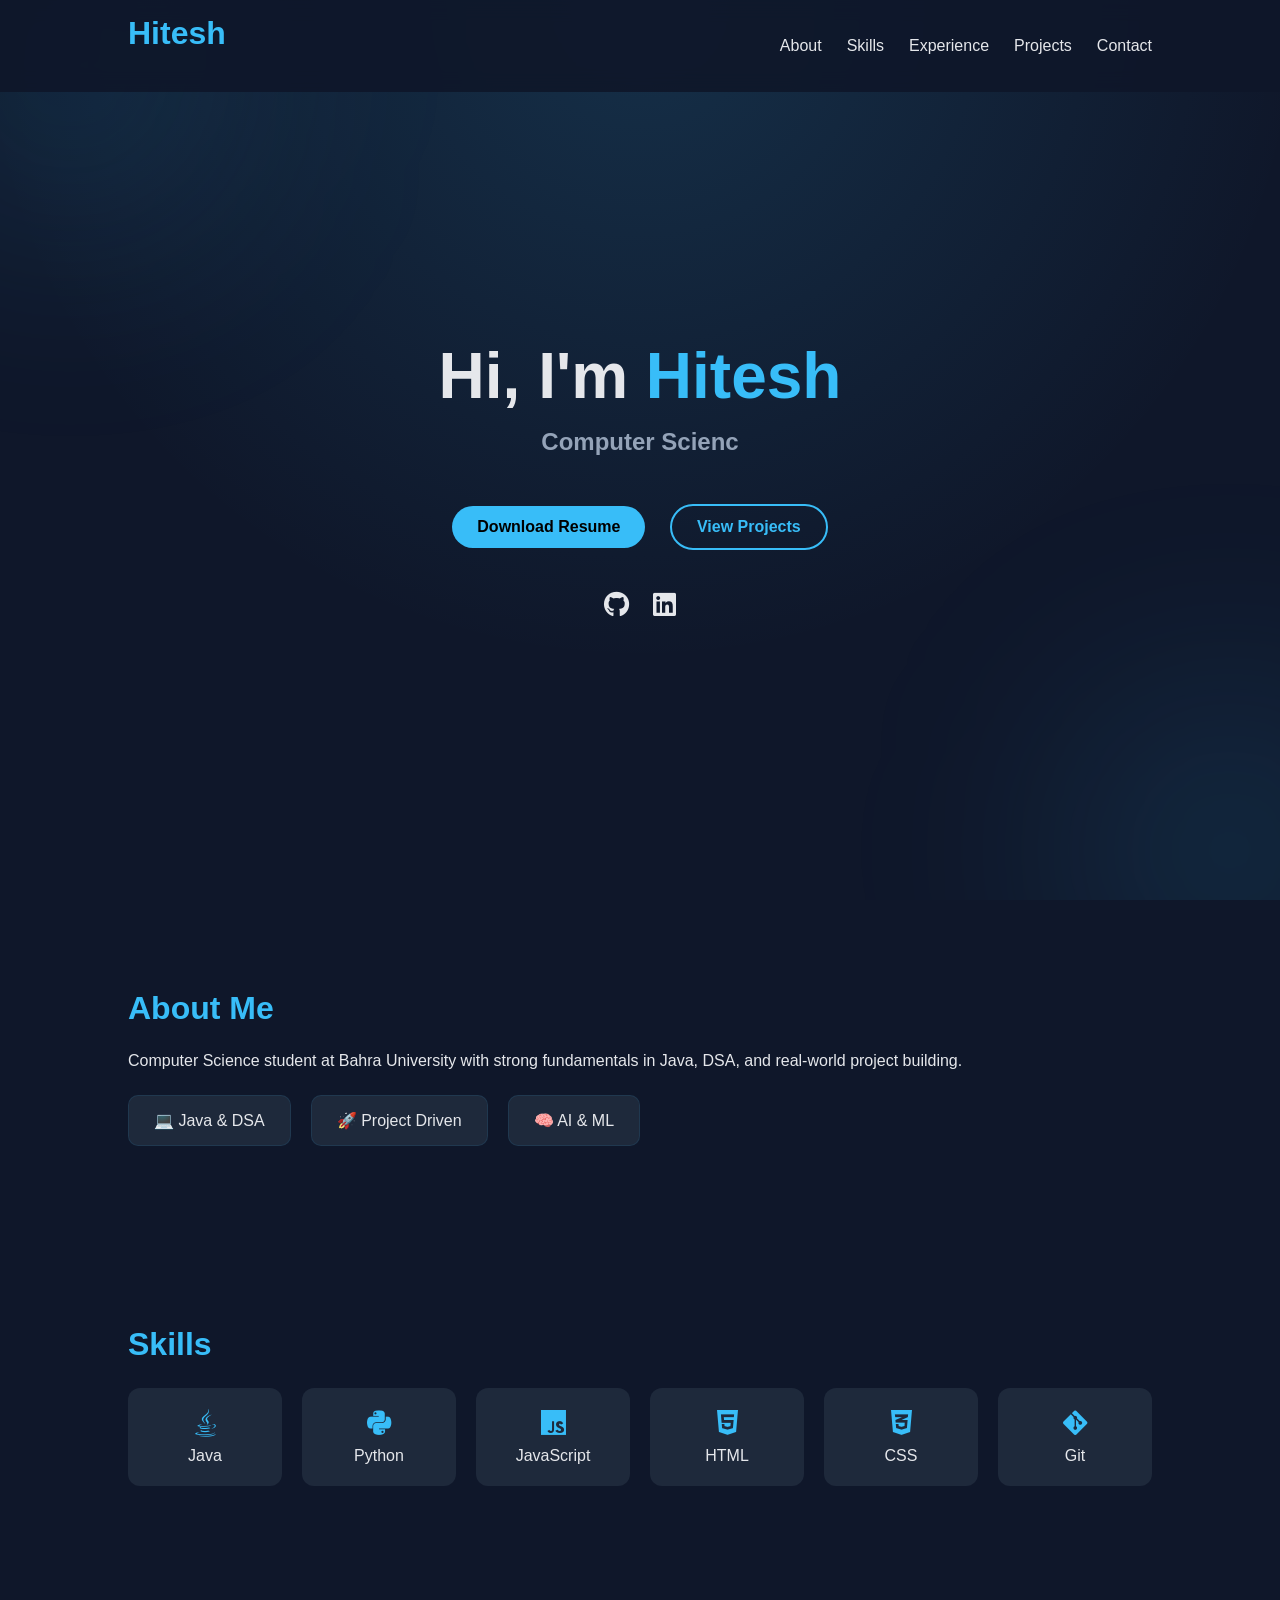
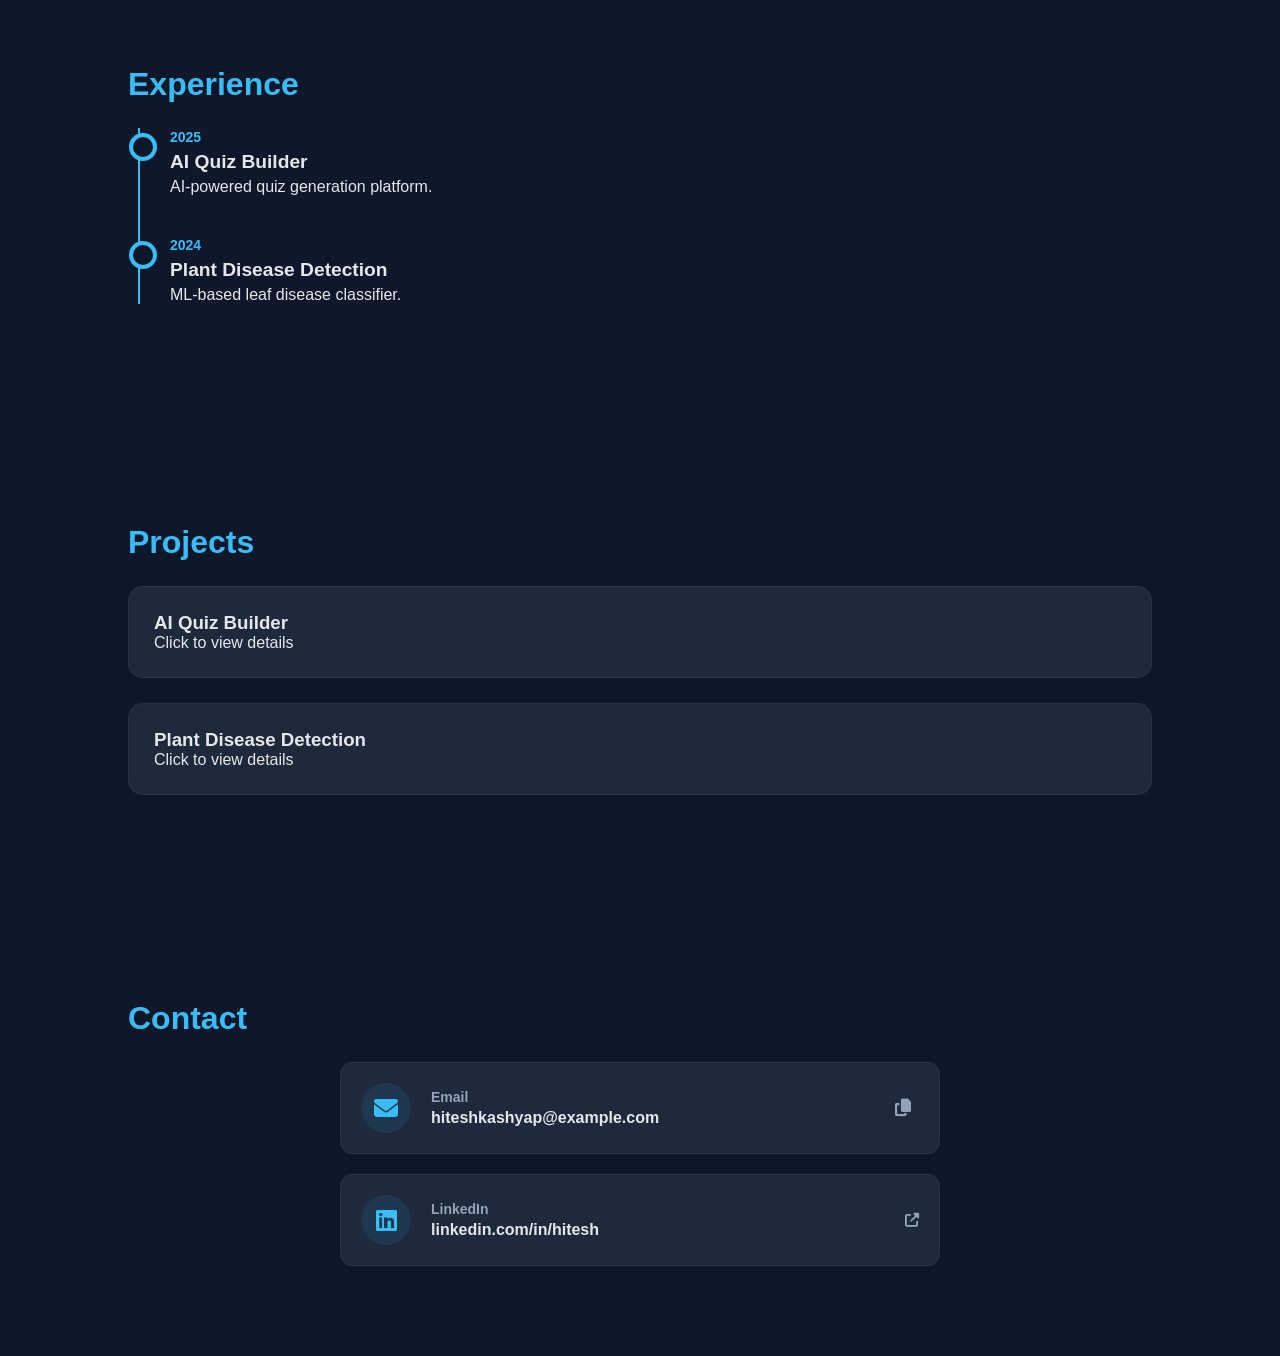
==== index.html @ 818b7936 "initial commit - working model of website" ====
<!DOCTYPE html>
<html lang="en">
<head>
  <meta charset="UTF-8" />
  <meta name="viewport" content="width=device-width, initial-scale=1.0"/>
  <title>Hitesh | Portfolio</title>
  <link rel="stylesheet" href="https://cdnjs.cloudflare.com/ajax/libs/font-awesome/6.5.0/css/all.min.css"/>
  <link rel="stylesheet" href="style.css">
</head>
<body>

<nav class="navbar">
  <h2 class="logo">Hitesh</h2>

  <div class="menu-icon" id="menuIcon">
    <span></span><span></span><span></span>
  </div>

  <ul id="navLinks">
    <li><a href="#about">About</a></li>
    <li><a href="#skills">Skills</a></li>
    <li><a href="#experience">Experience</a></li>
    <li><a href="#projects">Projects</a></li>
    <li><a href="#contact">Contact</a></li>
  </ul>
</nav>

<header class="hero">
  <div class="hero-inner" id="heroInner">
    <h1>Hi, I'm <span>Hitesh</span></h1>
    <h3 id="typing"></h3>

    <div class="hero-buttons">
      <a href="assets/resume.pdf" download class="btn">Download Resume</a>
      <a href="#projects" class="btn outline">View Projects</a>
    </div>

    <div class="socials">
      <a href="https://github.com/Hiteshkashyap04"><i class="fab fa-github"></i></a>
      <a href="https://www.linkedin.com/in/hitesh-kashyap04/"><i class="fab fa-linkedin"></i></a>
    </div>
  </div>
</header>

<section id="about">
  <h2>About Me</h2>
  <p>
    Computer Science student at Bahra University with strong fundamentals in
    Java, DSA, and real-world project building.
  </p>

  <div class="highlights">
    <div>💻 Java & DSA</div>
    <div>🚀 Project Driven</div>
    <div>🧠 AI & ML</div>
  </div>
</section>

<section id="skills">
  <h2>Skills</h2>
  <div class="skills-grid">
    <div><i class="fab fa-java"></i><span>Java</span></div>
    <div><i class="fab fa-python"></i><span>Python</span></div>
    <div><i class="fab fa-js"></i><span>JavaScript</span></div>
    <div><i class="fab fa-html5"></i><span>HTML</span></div>
    <div><i class="fab fa-css3-alt"></i><span>CSS</span></div>
    <div><i class="fab fa-git-alt"></i><span>Git</span></div>
  </div>
</section>

<section id="experience">
  <h2>Experience</h2>
  <div class="timeline">
    <div class="timeline-item">
      <span>2025</span>
      <h3>AI Quiz Builder</h3>
      <p>AI-powered quiz generation platform.</p>
    </div>
    <div class="timeline-item">
      <span>2024</span>
      <h3>Plant Disease Detection</h3>
      <p>ML-based leaf disease classifier.</p>
    </div>
  </div>
</section>

<section id="projects">
  <h2>Projects</h2>

  <div class="project-card" id="project-quiz">
    <h3>AI Quiz Builder</h3>
    <p>Click to view details</p>
  </div>

  <div class="project-card" id="project-plant">
    <h3>Plant Disease Detection</h3>
    <p>Click to view details</p>
  </div>
</section>

<section id="contact">
  <h2>Contact</h2>
  <div class="contact-wrapper">
    
    <div class="contact-card">
      <div class="icon"><i class="fas fa-envelope"></i></div>
      <div class="info">
        <h3>Email</h3>
        <p id="emailText">hiteshkashyap@example.com</p>
      </div>
      <button class="copy-btn" id="copyBtn" title="Copy Email">
        <i class="fas fa-copy"></i>
      </button>
    </div>

    <a href="https://www.linkedin.com/in/hitesh-kashyap04/" target="_blank" class="contact-card link">
      <div class="icon"><i class="fab fa-linkedin"></i></div>
      <div class="info">
        <h3>LinkedIn</h3>
        <p>linkedin.com/in/hitesh</p>
      </div>
      <div class="arrow"><i class="fas fa-external-link-alt"></i></div>
    </a>

  </div>
</section>

<div class="modal" id="projectModal">
  <div class="modal-content" id="modalContent">
    <span class="close" id="closeBtn">×</span>
    <h3 id="modalTitle"></h3>
    <p id="modalDesc"></p>
  </div>
</div>

<script src="script.js"></script>
</body>
</html>
---- style.css ----
/* RESET */
* {
  margin: 0;
  padding: 0;
  box-sizing: border-box;
  font-family: "Segoe UI", sans-serif;
}

html {
  scroll-behavior: smooth;
}

body {
  background: #0f172a;
  color: #e5e7eb;
  overflow-x: hidden;
  position: relative; /* Needed for parallax */
}

/* ================= NAVBAR ================= */
.navbar {
  position: fixed;
  top: 0;
  width: 100%;
  padding: 15px 10%;
  display: flex;
  justify-content: space-between;
  align-items: center;
  background: rgba(15, 23, 42, 0.9);
  backdrop-filter: blur(10px);
  z-index: 100;
}

.navbar ul {
  display: flex;
  list-style: none;
}

.navbar li {
  margin-left: 25px;
}

.navbar a {
  text-decoration: none;
  color: #e5e7eb;
  transition: 0.3s;
}

.navbar a:hover {
  color: #38bdf8;
}

/* ================= HERO ================= */
.hero {
  min-height: 100vh;
  padding: 140px 10% 80px;
  position: relative;
  overflow: hidden;
  text-align: center;
  background: radial-gradient(
    circle at top,
    rgba(56,189,248,0.15),
    transparent 60%
  );
  display: flex;
  flex-direction: column;
  justify-content: center;
}

.hero-inner {
  transition: transform 0.1s ease-out; /* Smoother parallax */
  will-change: transform;
  z-index: 2;
}

.hero span {
  color: #38bdf8;
}

.hero h1 {
  font-size: clamp(2.5rem, 5vw, 4rem);
  font-weight: 700;
}

.hero h3 {
  margin-top: 15px;
  font-size: clamp(1.1rem, 2.5vw, 1.5rem);
  color: #94a3b8;
  min-height: 1.5em;
}

.hero-buttons {
  margin-top: 30px;
}

/* Floating glow */
.hero::before,
.hero::after {
  content: "";
  position: absolute;
  width: 300px;
  height: 300px;
  background: rgba(56,189,248,0.15);
  filter: blur(120px);
  border-radius: 50%;
  animation: float 12s infinite ease-in-out;
  z-index: 1;
}

.hero::before {
  top: -80px;
  left: -80px;
}

.hero::after {
  bottom: -100px;
  right: -100px;
  animation-delay: 4s;
}

@keyframes float {
  0% { transform: translateY(0); }
  50% { transform: translateY(-40px); }
  100% { transform: translateY(0); }
}

/* ================= BUTTONS ================= */
.btn {
  padding: 12px 25px;
  margin: 10px;
  border-radius: 30px;
  text-decoration: none;
  background: #38bdf8;
  color: #000;
  display: inline-block;
  transition: 0.3s;
  font-weight: 600;
}

.btn.outline {
  background: transparent;
  border: 2px solid #38bdf8;
  color: #38bdf8;
}

.btn:hover {
  transform: translateY(-3px);
  box-shadow: 0 0 20px rgba(56, 189, 248, 0.4);
}

/* ================= SOCIALS ================= */
.socials {
  margin-top: 30px;
}

.socials a {
  font-size: 26px;
  margin: 0 10px;
  color: #e5e7eb;
  transition: 0.3s;
}

.socials a:hover {
  color: #38bdf8;
  transform: scale(1.1);
}

/* ================= SECTIONS ================= */
section {
  padding: 90px 10%;
  opacity: 0;
  transform: translateY(60px);
  transition: opacity 0.8s ease-out, transform 0.8s ease-out;
  will-change: opacity, transform;
}

section.show {
  opacity: 1;
  transform: translateY(0);
}

h2 {
  margin-bottom: 25px;
  color: #38bdf8;
  font-size: 2rem;
}

/* ================= ABOUT ================= */
.highlights {
  display: flex;
  gap: 20px;
  margin-top: 25px;
  flex-wrap: wrap;
}

.highlights div {
  background: #1e293b;
  padding: 15px 25px;
  border-radius: 10px;
  border: 1px solid rgba(56,189,248,0.1);
}

/* ================= SKILLS ================= */
.skills-grid {
  display: grid;
  grid-template-columns: repeat(auto-fit, minmax(140px, 1fr));
  gap: 20px;
}

.skills-grid div {
  background: #1e293b;
  padding: 20px;
  border-radius: 12px;
  text-align: center;
  transition: 0.3s;
  border: 1px solid transparent;
}

.skills-grid i {
  font-size: 28px;
  color: #38bdf8;
  margin-bottom: 10px;
  display: block;
}

.skills-grid div:hover {
  transform: translateY(-6px);
  border-color: #38bdf8;
  background: #0f172a;
}

/* ================= PROJECTS ================= */
.project-card {
  background: #1e293b;
  padding: 25px;
  border-radius: 15px;
  margin-bottom: 25px;
  transition: 0.3s;
  cursor: pointer;
  border: 1px solid rgba(255,255,255,0.05);
}

.project-card:hover {
  transform: translateY(-8px);
  box-shadow: 0 15px 30px rgba(56,189,248,0.15);
  border-color: rgba(56,189,248,0.3);
}

/* ================= TIMELINE ================= */
.timeline {
  border-left: 2px solid #38bdf8;
  padding-left: 30px;
  margin-left: 10px;
}

.timeline-item {
  margin-bottom: 40px;
  position: relative;
}

.timeline-item::before {
  content: "";
  position: absolute;
  left: -41px;
  top: 5px;
  width: 20px;
  height: 20px;
  background: #0f172a;
  border: 4px solid #38bdf8;
  border-radius: 50%;
}

.timeline-item span {
  font-size: 14px;
  color: #38bdf8;
  font-weight: 600;
}

.timeline-item h3 {
  margin: 5px 0;
  font-size: 1.2rem;
}

/* ================= MODAL ================= */
.modal {
  position: fixed;
  inset: 0;
  background: rgba(0,0,0,0.8);
  display: none;
  align-items: center;
  justify-content: center;
  z-index: 9999;
  backdrop-filter: blur(5px);
}

.modal-content {
  background: #1e293b;
  padding: 40px;
  border-radius: 16px;
  max-width: 500px;
  width: 90%;
  position: relative;
  box-shadow: 0 25px 50px -12px rgba(0, 0, 0, 0.5);
  animation: scaleIn 0.3s ease forwards;
  border: 1px solid #38bdf8;
}

@keyframes scaleIn {
  from { opacity: 0; transform: scale(0.9); }
  to { opacity: 1; transform: scale(1); }
}

.close {
  position: absolute;
  top: 15px;
  right: 20px;
  font-size: 30px;
  cursor: pointer;
  color: #94a3b8;
  line-height: 1;
  transition: 0.3s;
}

.close:hover {
  color: #38bdf8;
}

/* ================= MOBILE ================= */
.menu-icon {
  display: none;
  flex-direction: column;
  cursor: pointer;
}

.menu-icon span {
  height: 3px;
  width: 25px;
  background: #e5e7eb;
  margin: 4px 0;
  transition: 0.3s;
}

@media (max-width: 768px) {
  .navbar {
    padding: 15px 6%;
  }

  .menu-icon {
    display: flex;
  }

  .navbar ul {
    position: absolute;
    top: 70px;
    right: 6%;
    background: #1e293b;
    flex-direction: column;
    width: 220px;
    border-radius: 10px;
    padding: 20px;
    display: none;
    box-shadow: 0 10px 30px rgba(0,0,0,0.5);
    border: 1px solid rgba(255,255,255,0.1);
  }

  .navbar ul.show {
    display: flex;
  }

  .navbar li {
    margin: 15px 0;
    margin-left: 0;
    text-align: center;
  }

  section {
    padding: 70px 6%;
  }

  .hero-buttons {
    display: flex;
    flex-direction: column;
    align-items: center;
    gap: 15px;
  }

  .btn {
    width: 100%;
    max-width: 280px;
    margin: 0;
  }

  .highlights {
    flex-direction: column;
  }

  .skills-grid {
    grid-template-columns: repeat(2, 1fr);
  }
}

/* Scroll Lock Helper */
body.modal-open {
  overflow: hidden;
}

/* ================= CONTACT ================= */
.contact-wrapper {
  display: flex;
  flex-direction: column;
  align-items: center;
  gap: 20px;
  max-width: 600px;
  margin: 0 auto;
}

.contact-card {
  background: #1e293b;
  width: 100%;
  padding: 20px;
  border-radius: 12px;
  display: flex;
  align-items: center;
  gap: 20px;
  border: 1px solid rgba(255,255,255,0.05);
  transition: 0.3s;
  text-decoration: none; /* For the anchor tag version */
  color: inherit;
  position: relative;
}

.contact-card:hover {
  border-color: #38bdf8;
  transform: translateY(-3px);
  box-shadow: 0 10px 20px rgba(0,0,0,0.2);
}

.contact-card .icon {
  font-size: 24px;
  color: #38bdf8;
  background: rgba(56,189,248,0.1);
  width: 50px;
  height: 50px;
  border-radius: 50%;
  display: flex;
  align-items: center;
  justify-content: center;
}

.contact-card .info {
  flex-grow: 1;
}

.contact-card .info h3 {
  font-size: 14px;
  color: #94a3b8;
  margin-bottom: 4px;
}

.contact-card .info p {
  font-size: 16px;
  font-weight: 600;
  color: #e5e7eb;
  word-break: break-all;
}

/* Copy Button Styling */
.copy-btn {
  background: transparent;
  border: none;
  color: #94a3b8;
  cursor: pointer;
  font-size: 18px;
  padding: 8px;
  border-radius: 6px;
  transition: 0.2s;
}

.copy-btn:hover {
  background: rgba(255,255,255,0.1);
  color: #38bdf8;
}

.arrow {
  color: #94a3b8;
  font-size: 14px;
}

/* Success State for Copy */
.copy-btn.copied {
  color: #4ade80; /* Green color */
}
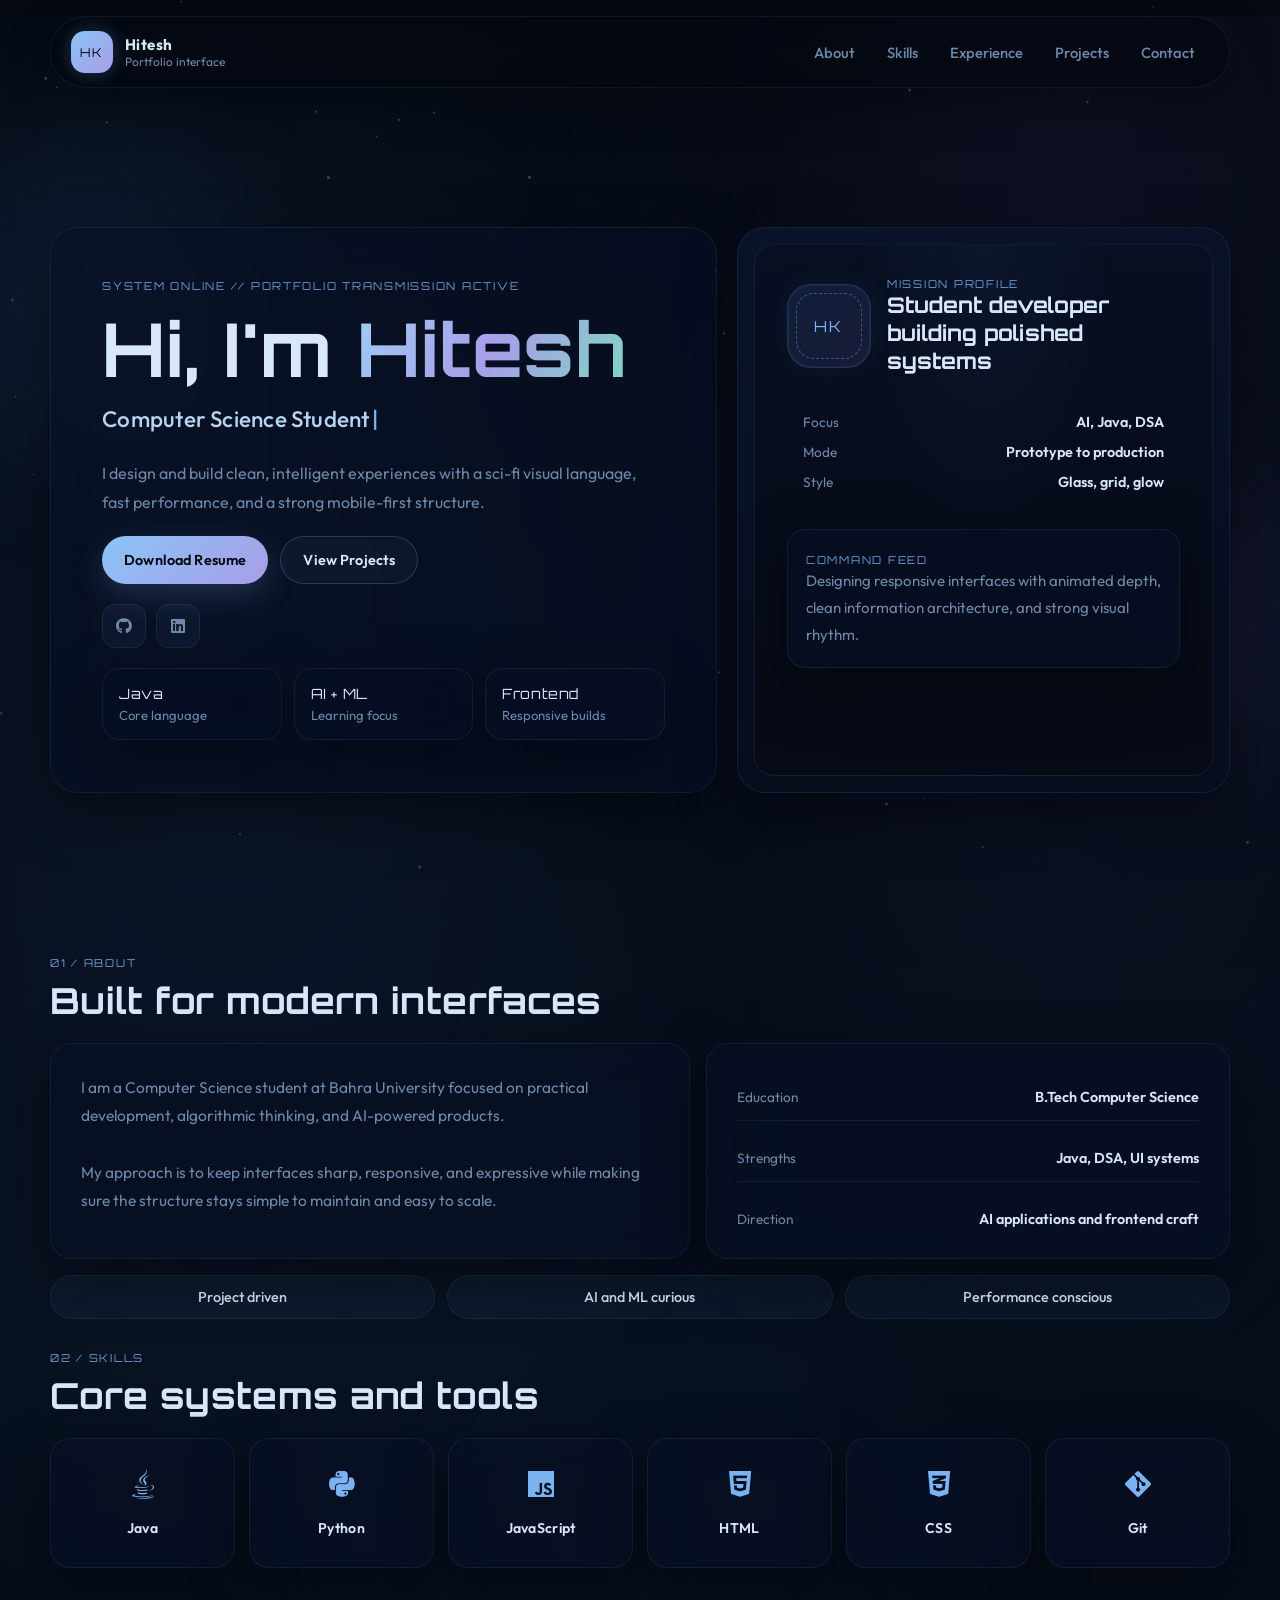
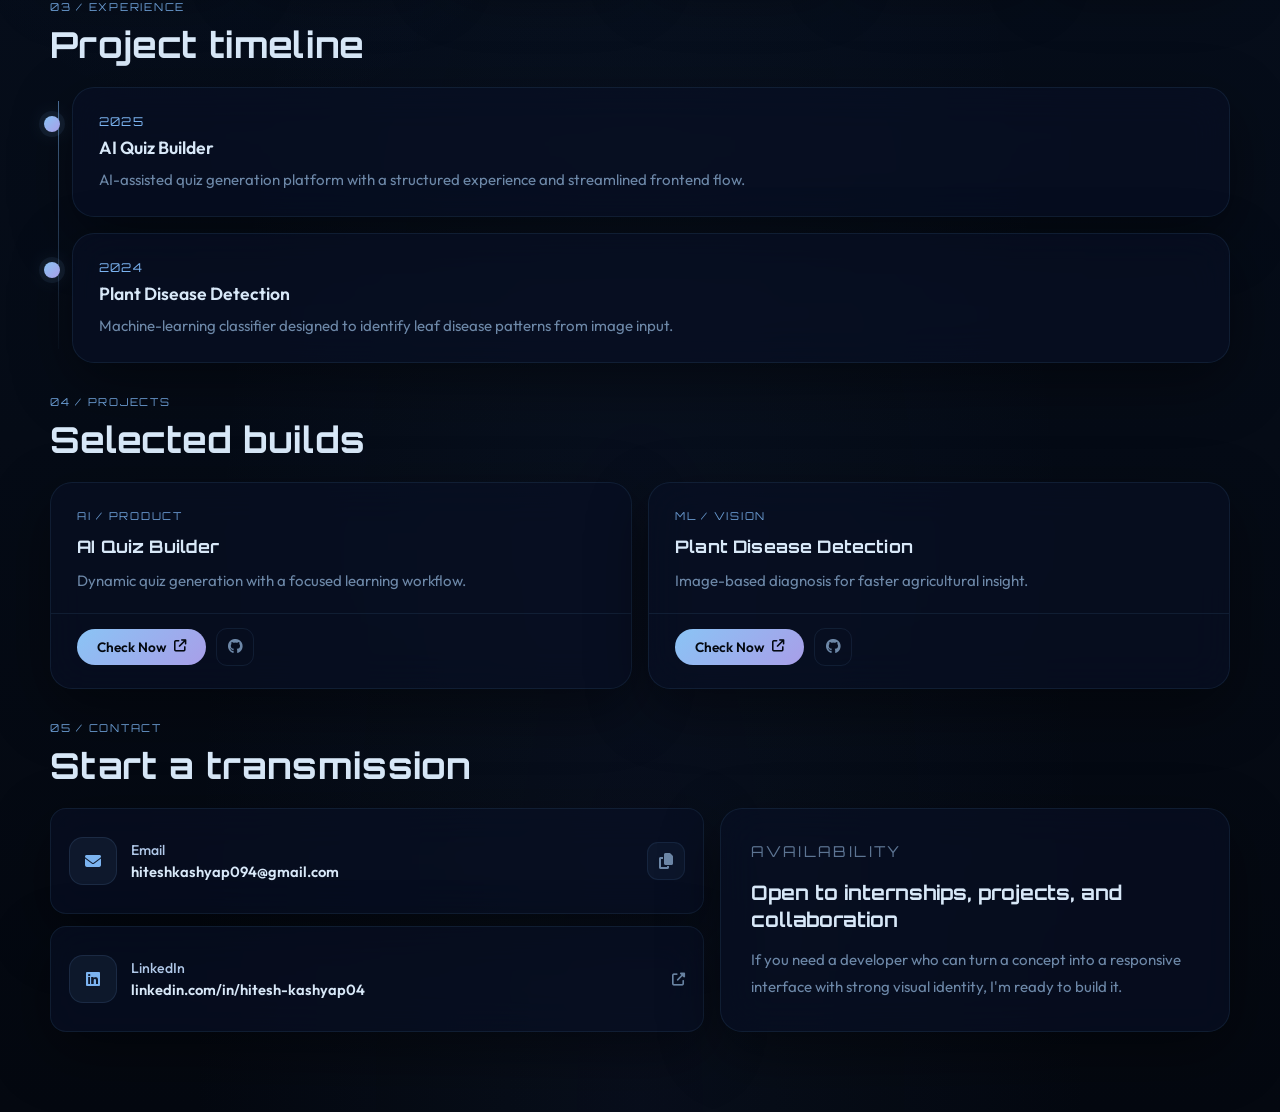
==== commit 0db6055a: "Final polishing" ====
--- a/index.html
+++ b/index.html
@@ -3,136 +3,243 @@
 <head>
   <meta charset="UTF-8" />
   <meta name="viewport" content="width=device-width, initial-scale=1.0"/>
-  <title>Hitesh | Portfolio</title>
+  <title>Hitesh Kashyap | Portfolio</title>
+  <meta name="description" content="Hitesh Kashyap — Computer Science student building Java, AI/ML, and frontend projects.">
+  <meta name="theme-color" content="#040810">
+  <meta name="color-scheme" content="dark">
+  <meta property="og:title" content="Hitesh Kashyap | Portfolio">
+  <meta property="og:description" content="Student developer building polished systems with Java, AI/ML, and responsive frontend.">
+  <meta property="og:type" content="website">
+  <link rel="preconnect" href="https://fonts.googleapis.com">
+  <link rel="preconnect" href="https://fonts.gstatic.com" crossorigin>
+  <link href="https://fonts.googleapis.com/css2?family=Outfit:wght@300;400;500;600;700&family=Orbitron:wght@500;600;700;800&display=swap" rel="stylesheet">
   <link rel="stylesheet" href="https://cdnjs.cloudflare.com/ajax/libs/font-awesome/6.5.0/css/all.min.css"/>
   <link rel="stylesheet" href="style.css">
 </head>
 <body>
-
-<nav class="navbar">
-  <h2 class="logo">Hitesh</h2>
-
-  <div class="menu-icon" id="menuIcon">
-    <span></span><span></span><span></span>
-  </div>
-
-  <ul id="navLinks">
-    <li><a href="#about">About</a></li>
-    <li><a href="#skills">Skills</a></li>
-    <li><a href="#experience">Experience</a></li>
-    <li><a href="#projects">Projects</a></li>
-    <li><a href="#contact">Contact</a></li>
-  </ul>
-</nav>
-
-<header class="hero">
-  <div class="hero-inner" id="heroInner">
-    <h1>Hi, I'm <span>Hitesh</span></h1>
-    <h3 id="typing"></h3>
-
-    <div class="hero-buttons">
-      <a href="assets/resume.pdf" download class="btn">Download Resume</a>
-      <a href="#projects" class="btn outline">View Projects</a>
+  <canvas id="particleCanvas" aria-hidden="true"></canvas>
+  <div class="background-orb orb-one" aria-hidden="true"></div>
+  <div class="background-orb orb-two" aria-hidden="true"></div>
+
+  <nav class="navbar">
+    <a class="brand" href="#top" aria-label="Hitesh Kashyap home">
+      <span class="brand-mark">HK</span>
+      <span class="brand-copy">
+        <strong>Hitesh</strong>
+        <small>Portfolio interface</small>
+      </span>
+    </a>
+
+    <div class="menu-icon" id="menuIcon" aria-label="Toggle navigation" role="button" tabindex="0">
+      <span></span><span></span><span></span>
     </div>
 
-    <div class="socials">
-      <a href="https://github.com/Hiteshkashyap04"><i class="fab fa-github"></i></a>
-      <a href="https://www.linkedin.com/in/hitesh-kashyap04/"><i class="fab fa-linkedin"></i></a>
+    <ul id="navLinks">
+      <li><a href="#about">About</a></li>
+      <li><a href="#skills">Skills</a></li>
+      <li><a href="#experience">Experience</a></li>
+      <li><a href="#projects">Projects</a></li>
+      <li><a href="#contact">Contact</a></li>
+    </ul>
+  </nav>
+
+  <header class="hero" id="top">
+    <div class="hero-inner" id="heroInner">
+      <div class="hero-copy">
+        <p class="eyebrow">System online // portfolio transmission active</p>
+        <h1>Hi, I'm <span>Hitesh</span></h1>
+        <h2 id="typing" aria-live="polite"></h2>
+        <p class="hero-lead">
+          I design and build clean, intelligent experiences with a sci-fi visual language, fast performance, and a strong mobile-first structure.
+        </p>
+
+        <div class="hero-actions">
+          <a href="assets/resume.pdf" download class="btn primary">Download Resume</a>
+          <a href="#projects" class="btn secondary">View Projects</a>
+        </div>
+
+        <div class="socials" aria-label="Social links">
+          <a href="https://github.com/Hiteshkashyap04" target="_blank" rel="noreferrer" aria-label="GitHub"><i class="fab fa-github"></i></a>
+          <a href="https://www.linkedin.com/in/hitesh-kashyap04/" target="_blank" rel="noreferrer" aria-label="LinkedIn"><i class="fab fa-linkedin"></i></a>
+        </div>
+
+        <div class="hero-stats">
+          <div class="stat-card">
+            <span class="stat-value">Java</span>
+            <span class="stat-label">Core language</span>
+          </div>
+          <div class="stat-card">
+            <span class="stat-value">AI + ML</span>
+            <span class="stat-label">Learning focus</span>
+          </div>
+          <div class="stat-card">
+            <span class="stat-value">Frontend</span>
+            <span class="stat-label">Responsive builds</span>
+          </div>
+        </div>
+      </div>
+
+      <aside class="hero-panel" aria-label="Portfolio overview">
+        <div class="panel-shell">
+          <div class="panel-top">
+            <div class="scan-ring">
+              <span>HK</span>
+            </div>
+            <div>
+              <p class="panel-kicker">Mission profile</p>
+              <h3>Student developer building polished systems</h3>
+            </div>
+          </div>
+
+          <div class="panel-data">
+            <div>
+              <span>Focus</span>
+              <strong>AI, Java, DSA</strong>
+            </div>
+            <div>
+              <span>Mode</span>
+              <strong>Prototype to production</strong>
+            </div>
+            <div>
+              <span>Style</span>
+              <strong>Glass, grid, glow</strong>
+            </div>
+          </div>
+
+          <div class="terminal-box">
+            <span class="terminal-label">Command feed</span>
+            <p>Designing responsive interfaces with animated depth, clean information architecture, and strong visual rhythm.</p>
+          </div>
+        </div>
+      </aside>
     </div>
-  </div>
-</header>
-
-<section id="about">
-  <h2>About Me</h2>
-  <p>
-    Computer Science student at Bahra University with strong fundamentals in
-    Java, DSA, and real-world project building.
-  </p>
-
-  <div class="highlights">
-    <div>💻 Java & DSA</div>
-    <div>🚀 Project Driven</div>
-    <div>🧠 AI & ML</div>
-  </div>
-</section>
-
-<section id="skills">
-  <h2>Skills</h2>
-  <div class="skills-grid">
-    <div><i class="fab fa-java"></i><span>Java</span></div>
-    <div><i class="fab fa-python"></i><span>Python</span></div>
-    <div><i class="fab fa-js"></i><span>JavaScript</span></div>
-    <div><i class="fab fa-html5"></i><span>HTML</span></div>
-    <div><i class="fab fa-css3-alt"></i><span>CSS</span></div>
-    <div><i class="fab fa-git-alt"></i><span>Git</span></div>
-  </div>
-</section>
-
-<section id="experience">
-  <h2>Experience</h2>
-  <div class="timeline">
-    <div class="timeline-item">
-      <span>2025</span>
-      <h3>AI Quiz Builder</h3>
-      <p>AI-powered quiz generation platform.</p>
-    </div>
-    <div class="timeline-item">
-      <span>2024</span>
-      <h3>Plant Disease Detection</h3>
-      <p>ML-based leaf disease classifier.</p>
-    </div>
-  </div>
-</section>
-
-<section id="projects">
-  <h2>Projects</h2>
-
-  <div class="project-card" id="project-quiz">
-    <h3>AI Quiz Builder</h3>
-    <p>Click to view details</p>
-  </div>
-
-  <div class="project-card" id="project-plant">
-    <h3>Plant Disease Detection</h3>
-    <p>Click to view details</p>
-  </div>
-</section>
-
-<section id="contact">
-  <h2>Contact</h2>
-  <div class="contact-wrapper">
-    
-    <div class="contact-card">
-      <div class="icon"><i class="fas fa-envelope"></i></div>
-      <div class="info">
-        <h3>Email</h3>
-        <p id="emailText">hiteshkashyap@example.com</p>
-      </div>
-      <button class="copy-btn" id="copyBtn" title="Copy Email">
-        <i class="fas fa-copy"></i>
-      </button>
-    </div>
-
-    <a href="https://www.linkedin.com/in/hitesh-kashyap04/" target="_blank" class="contact-card link">
-      <div class="icon"><i class="fab fa-linkedin"></i></div>
-      <div class="info">
-        <h3>LinkedIn</h3>
-        <p>linkedin.com/in/hitesh</p>
-      </div>
-      <div class="arrow"><i class="fas fa-external-link-alt"></i></div>
-    </a>
-
-  </div>
-</section>
-
-<div class="modal" id="projectModal">
-  <div class="modal-content" id="modalContent">
-    <span class="close" id="closeBtn">×</span>
-    <h3 id="modalTitle"></h3>
-    <p id="modalDesc"></p>
-  </div>
-</div>
-
-<script src="script.js"></script>
+  </header>
+
+  <main>
+    <section id="about" class="reveal-section">
+      <div class="section-heading">
+        <p class="section-kicker">01 / About</p>
+        <h2>Built for modern interfaces</h2>
+      </div>
+
+      <div class="section-grid about-grid">
+        <div class="content-panel">
+          <p>
+            I am a Computer Science student at Bahra University focused on practical development, algorithmic thinking, and AI-powered products.
+          </p>
+          <p>
+            My approach is to keep interfaces sharp, responsive, and expressive while making sure the structure stays simple to maintain and easy to scale.
+          </p>
+        </div>
+
+        <div class="data-panel">
+          <div class="data-row">
+            <span>Education</span>
+            <strong>B.Tech Computer Science</strong>
+          </div>
+          <div class="data-row">
+            <span>Strengths</span>
+            <strong>Java, DSA, UI systems</strong>
+          </div>
+          <div class="data-row">
+            <span>Direction</span>
+            <strong>AI applications and frontend craft</strong>
+          </div>
+        </div>
+      </div>
+
+      <div class="highlights">
+        <div>Project driven</div>
+        <div>AI and ML curious</div>
+        <div>Performance conscious</div>
+      </div>
+    </section>
+
+    <section id="skills" class="reveal-section">
+      <div class="section-heading">
+        <p class="section-kicker">02 / Skills</p>
+        <h2>Core systems and tools</h2>
+      </div>
+
+      <div class="skills-grid">
+        <div class="skill-card"><i class="fab fa-java"></i><span>Java</span></div>
+        <div class="skill-card"><i class="fab fa-python"></i><span>Python</span></div>
+        <div class="skill-card"><i class="fab fa-js"></i><span>JavaScript</span></div>
+        <div class="skill-card"><i class="fab fa-html5"></i><span>HTML</span></div>
+        <div class="skill-card"><i class="fab fa-css3-alt"></i><span>CSS</span></div>
+        <div class="skill-card"><i class="fab fa-git-alt"></i><span>Git</span></div>
+      </div>
+    </section>
+
+    <section id="experience" class="reveal-section">
+      <div class="section-heading">
+        <p class="section-kicker">03 / Experience</p>
+        <h2>Project timeline</h2>
+      </div>
+
+      <div class="timeline">
+        <article class="timeline-item">
+          <span>2025</span>
+          <h3>AI Quiz Builder</h3>
+          <p>AI-assisted quiz generation platform with a structured experience and streamlined frontend flow.</p>
+        </article>
+        <article class="timeline-item">
+          <span>2024</span>
+          <h3>Plant Disease Detection</h3>
+          <p>Machine-learning classifier designed to identify leaf disease patterns from image input.</p>
+        </article>
+      </div>
+    </section>
+
+    <section id="projects" class="reveal-section">
+      <div class="section-heading">
+        <p class="section-kicker">04 / Projects</p>
+        <h2>Selected builds</h2>
+      </div>
+
+      <div id="projectsGrid" class="projects-grid"></div>
+    </section>
+
+    <section id="contact" class="reveal-section">
+      <div class="section-heading">
+        <p class="section-kicker">05 / Contact</p>
+        <h2>Start a transmission</h2>
+      </div>
+
+      <div class="contact-layout">
+        <div class="contact-stack">
+          <div class="contact-card">
+            <div class="icon"><i class="fas fa-envelope"></i></div>
+            <div class="info">
+              <h3>Email</h3>
+              <p id="emailText">hiteshkashyap094@gmail.com</p>
+            </div>
+            <button class="copy-btn" id="copyBtn" type="button" title="Copy Email">
+              <i class="fas fa-copy"></i>
+            </button>
+          </div>
+
+          <a href="https://www.linkedin.com/in/hitesh-kashyap04/" target="_blank" rel="noreferrer" class="contact-card link">
+            <div class="icon"><i class="fab fa-linkedin"></i></div>
+            <div class="info">
+              <h3>LinkedIn</h3>
+              <p>linkedin.com/in/hitesh-kashyap04</p>
+            </div>
+            <div class="arrow"><i class="fas fa-external-link-alt"></i></div>
+          </a>
+        </div>
+
+        <div class="contact-panel">
+          <p class="panel-kicker">Availability</p>
+          <h3>Open to internships, projects, and collaboration</h3>
+          <p>
+            If you need a developer who can turn a concept into a responsive interface with strong visual identity, I'm ready to build it.
+          </p>
+        </div>
+      </div>
+    </section>
+  </main>
+
+  <script src="script.js"></script>
 </body>
-</html>+</html>
--- a/style.css
+++ b/style.css
@@ -1,177 +1,518 @@
-/* RESET */
+:root {
+  --bg: #040810;
+  --bg-soft: #08101e;
+  --panel: rgba(8, 16, 36, 0.68);
+  --panel-strong: rgba(10, 18, 42, 0.92);
+  --line: rgba(100, 162, 220, 0.11);
+  --line-strong: rgba(100, 162, 220, 0.26);
+  --text: #d8e8f8;
+  --muted: #6d88a8;
+  --accent: #7bb3f0;
+  --accent-2: #a89ee8;
+  --success: #6ddba8;
+  --shadow: 0 20px 60px rgba(0, 0, 0, 0.42);
+  --radius-xl: 28px;
+  --radius-lg: 22px;
+  --radius-md: 16px;
+  --container: 1180px;
+}
+
 * {
+  box-sizing: border-box;
   margin: 0;
   padding: 0;
-  box-sizing: border-box;
-  font-family: "Segoe UI", sans-serif;
 }
 
 html {
   scroll-behavior: smooth;
+  background: var(--bg);
 }
 
 body {
-  background: #0f172a;
-  color: #e5e7eb;
+  min-height: 100vh;
   overflow-x: hidden;
-  position: relative; /* Needed for parallax */
-}
-
-/* ================= NAVBAR ================= */
+  color: var(--text);
+  font-family: 'Outfit', sans-serif;
+  font-size: 16px;
+  background:
+    radial-gradient(ellipse at 18% 22%, rgba(80, 140, 220, 0.09) 0%, transparent 38%),
+    radial-gradient(ellipse at 84% 8%, rgba(120, 110, 220, 0.08) 0%, transparent 34%),
+    radial-gradient(ellipse at 50% 100%, rgba(60, 100, 180, 0.07) 0%, transparent 50%),
+    linear-gradient(180deg, #030710 0%, #060e1c 50%, #040810 100%);
+  position: relative;
+}
+
+body::before {
+  content: '';
+  position: fixed;
+  inset: 0;
+  pointer-events: none;
+  background-image:
+    linear-gradient(rgba(100, 162, 220, 0.04) 1px, transparent 1px),
+    linear-gradient(90deg, rgba(100, 162, 220, 0.04) 1px, transparent 1px);
+  background-size: 80px 80px;
+  mask-image: linear-gradient(180deg, rgba(0,0,0,0.4) 0%, rgba(0,0,0,0.1) 100%);
+  z-index: 0;
+}
+
+#particleCanvas {
+  position: fixed;
+  inset: 0;
+  pointer-events: none;
+  z-index: 1;
+}
+
+.background-orb {
+  position: fixed;
+  pointer-events: none;
+  z-index: 0;
+  border-radius: 50%;
+  filter: blur(60px);
+  animation: drift 18s ease-in-out infinite;
+}
+
+.orb-one {
+  width: 32vw;
+  height: 32vw;
+  min-width: 240px;
+  min-height: 240px;
+  left: -10vw;
+  top: 10vh;
+  background: radial-gradient(circle, rgba(80,148,240,0.12), rgba(80,148,240,0.01) 70%, transparent 80%);
+}
+
+.orb-two {
+  width: 28vw;
+  height: 28vw;
+  min-width: 220px;
+  min-height: 220px;
+  right: -8vw;
+  top: 50vh;
+  background: radial-gradient(circle, rgba(130,110,220,0.10), rgba(130,110,220,0.01) 70%, transparent 80%);
+  animation-delay: 5s;
+}
+
+@keyframes drift {
+  0%, 100% { transform: translate3d(0, 0, 0) scale(1); }
+  50% { transform: translate3d(0, -20px, 0) scale(1.04); }
+}
+
+img, svg { max-width: 100%; display: block; }
+button, a { -webkit-tap-highlight-color: transparent; }
+button { font: inherit; }
+a { color: inherit; text-decoration: none; }
+
+main, nav, header, section {
+  position: relative;
+  z-index: 2;
+}
+
+/* ── Navbar ────────────────────────────────────────────── */
+
 .navbar {
-  position: fixed;
+  position: sticky;
   top: 0;
+  z-index: 50;
+  display: flex;
+  align-items: center;
+  justify-content: space-between;
+  gap: 16px;
+  width: min(var(--container), calc(100% - 40px));
+  margin: 16px auto 0;
+  padding: 14px 20px;
+  border: 1px solid var(--line);
+  border-radius: 999px;
+  background: rgba(4, 8, 16, 0.72);
+  backdrop-filter: blur(24px);
+  box-shadow: 0 16px 48px rgba(0, 0, 0, 0.28);
+}
+
+.brand {
+  display: inline-flex;
+  align-items: center;
+  gap: 12px;
+  min-width: 0;
+}
+
+.brand-mark {
+  width: 42px;
+  height: 42px;
+  border-radius: 14px;
+  display: grid;
+  place-items: center;
+  font-family: 'Orbitron', sans-serif;
+  font-size: 0.76rem;
+  letter-spacing: 0.14em;
+  color: #030810;
+  background: linear-gradient(135deg, #8ac4f5, #a89ee8);
+  box-shadow: 0 0 20px rgba(123, 179, 240, 0.25);
+  flex-shrink: 0;
+}
+
+.brand-copy { display: flex; flex-direction: column; min-width: 0; }
+.brand-copy strong { font-size: 0.95rem; letter-spacing: 0.03em; }
+.brand-copy small { color: var(--muted); font-size: 0.75rem; }
+
+.navbar ul {
+  display: flex;
+  align-items: center;
+  gap: 4px;
+  list-style: none;
+}
+
+.navbar li a {
+  display: inline-flex;
+  align-items: center;
+  padding: 9px 14px;
+  border-radius: 999px;
+  color: var(--muted);
+  font-size: 0.92rem;
+  font-weight: 500;
+  transition: color 0.2s ease, background 0.2s ease;
+}
+
+.navbar li a:hover,
+.navbar li a:focus-visible {
+  color: var(--text);
+  background: rgba(123, 179, 240, 0.07);
+}
+
+.menu-icon {
+  display: none;
+  flex-direction: column;
+  align-items: center;
+  justify-content: center;
+  gap: 5px;
+  width: 44px;
+  height: 44px;
+  border-radius: 12px;
+  cursor: pointer;
+  border: 1px solid var(--line);
+  background: rgba(123, 179, 240, 0.05);
+  flex-shrink: 0;
+}
+
+.menu-icon span {
+  display: block;
+  width: 18px;
+  height: 1.5px;
+  background: var(--text);
+  border-radius: 999px;
+  transition: transform 0.25s ease, opacity 0.25s ease;
+}
+
+.menu-icon.open span:nth-child(1) { transform: translateY(6.5px) rotate(45deg); }
+.menu-icon.open span:nth-child(2) { opacity: 0; transform: scaleX(0); }
+.menu-icon.open span:nth-child(3) { transform: translateY(-6.5px) rotate(-45deg); }
+
+/* ── Hero ──────────────────────────────────────────────── */
+
+.hero {
+  width: min(var(--container), calc(100% - 40px));
+  margin: 24px auto 0;
+  padding: 32px 0 48px;
+  min-height: calc(100vh - 88px);
+  display: flex;
+  align-items: center;
+}
+
+.hero-inner {
   width: 100%;
-  padding: 15px 10%;
-  display: flex;
-  justify-content: space-between;
-  align-items: center;
-  background: rgba(15, 23, 42, 0.9);
-  backdrop-filter: blur(10px);
-  z-index: 100;
-}
-
-.navbar ul {
-  display: flex;
-  list-style: none;
-}
-
-.navbar li {
-  margin-left: 25px;
-}
-
-.navbar a {
-  text-decoration: none;
-  color: #e5e7eb;
-  transition: 0.3s;
-}
-
-.navbar a:hover {
-  color: #38bdf8;
-}
-
-/* ================= HERO ================= */
-.hero {
-  min-height: 100vh;
-  padding: 140px 10% 80px;
-  position: relative;
-  overflow: hidden;
-  text-align: center;
-  background: radial-gradient(
-    circle at top,
-    rgba(56,189,248,0.15),
-    transparent 60%
-  );
+  display: grid;
+  grid-template-columns: minmax(0, 1.15fr) minmax(300px, 0.85fr);
+  gap: 20px;
+  align-items: stretch;
+  will-change: transform;
+}
+
+/* Shared panel base */
+.hero-copy,
+.hero-panel,
+.content-panel,
+.data-panel,
+.contact-panel,
+.terminal-box,
+.skill-card,
+.project-card,
+.contact-card,
+.stat-card,
+.timeline-item {
+  border: 1px solid var(--line);
+  background: var(--panel);
+  box-shadow: var(--shadow);
+  backdrop-filter: blur(20px);
+}
+
+.hero-copy {
+  border-radius: var(--radius-xl);
+  padding: clamp(28px, 4vw, 52px);
   display: flex;
   flex-direction: column;
   justify-content: center;
-}
-
-.hero-inner {
-  transition: transform 0.1s ease-out; /* Smoother parallax */
-  will-change: transform;
-  z-index: 2;
-}
-
-.hero span {
-  color: #38bdf8;
+  gap: 20px;
+}
+
+.eyebrow,
+.section-kicker,
+.panel-kicker,
+.project-tag,
+.terminal-label {
+  font-family: 'Orbitron', sans-serif;
+  letter-spacing: 0.16em;
+  text-transform: uppercase;
+  font-size: 0.68rem;
+  color: var(--accent);
+  opacity: 0.85;
 }
 
 .hero h1 {
-  font-size: clamp(2.5rem, 5vw, 4rem);
-  font-weight: 700;
-}
-
-.hero h3 {
-  margin-top: 15px;
-  font-size: clamp(1.1rem, 2.5vw, 1.5rem);
-  color: #94a3b8;
+  font-family: 'Orbitron', sans-serif;
+  font-size: clamp(2.6rem, 5.8vw, 5.2rem);
+  line-height: 0.97;
+  letter-spacing: 0.01em;
+}
+
+.hero h1 span {
+  background: linear-gradient(118deg, #9ecff5 0%, #a89ee8 50%, #7fd8c2 100%);
+  -webkit-background-clip: text;
+  background-clip: text;
+  color: transparent;
+}
+
+.hero h2 {
   min-height: 1.5em;
-}
-
-.hero-buttons {
-  margin-top: 30px;
-}
-
-/* Floating glow */
-.hero::before,
-.hero::after {
-  content: "";
+  font-size: clamp(1rem, 2vw, 1.4rem);
+  color: #b8d4f0;
+  font-weight: 500;
+  letter-spacing: 0.01em;
+}
+
+.hero h2::after {
+  content: '|';
+  margin-left: 2px;
+  color: var(--accent);
+  animation: blink 1s step-end infinite;
+}
+
+@keyframes blink { 0%, 100% { opacity: 1; } 50% { opacity: 0; } }
+
+.hero-lead {
+  max-width: 58ch;
+  color: var(--muted);
+  font-size: 1rem;
+  line-height: 1.8;
+  font-weight: 400;
+}
+
+.hero-actions {
+  display: flex;
+  flex-wrap: wrap;
+  gap: 12px;
+}
+
+.btn {
+  display: inline-flex;
+  align-items: center;
+  justify-content: center;
+  gap: 8px;
+  min-height: 48px;
+  padding: 0 22px;
+  border-radius: 999px;
+  font-weight: 600;
+  font-size: 0.9rem;
+  letter-spacing: 0.01em;
+  transition: transform 0.22s ease, box-shadow 0.22s ease, background 0.22s ease;
+  cursor: pointer;
+  border: none;
+}
+
+.btn.primary {
+  color: #030810;
+  background: linear-gradient(135deg, #8ac4f5, #a89ee8);
+  box-shadow: 0 10px 32px rgba(123, 179, 240, 0.2);
+}
+
+.btn.primary:hover, .btn.primary:focus-visible {
+  transform: translateY(-2px);
+  box-shadow: 0 16px 40px rgba(123, 179, 240, 0.3);
+}
+
+.btn.secondary {
+  color: var(--text);
+  border: 1px solid var(--line-strong);
+  background: rgba(123, 179, 240, 0.05);
+}
+
+.btn.secondary:hover, .btn.secondary:focus-visible {
+  transform: translateY(-2px);
+  background: rgba(123, 179, 240, 0.09);
+}
+
+.socials {
+  display: flex;
+  align-items: center;
+  gap: 10px;
+}
+
+.socials a {
+  width: 44px;
+  height: 44px;
+  display: grid;
+  place-items: center;
+  border-radius: 13px;
+  border: 1px solid var(--line);
+  background: rgba(123, 179, 240, 0.05);
+  font-size: 1rem;
+  color: var(--muted);
+  transition: color 0.2s ease, border-color 0.2s ease, background 0.2s ease, transform 0.2s ease;
+}
+
+.socials a:hover, .socials a:focus-visible {
+  color: var(--accent);
+  border-color: rgba(123, 179, 240, 0.35);
+  background: rgba(123, 179, 240, 0.08);
+  transform: translateY(-2px);
+}
+
+.hero-stats {
+  display: grid;
+  grid-template-columns: repeat(3, minmax(0, 1fr));
+  gap: 12px;
+}
+
+.stat-card {
+  border-radius: 18px;
+  padding: 16px;
+  display: flex;
+  flex-direction: column;
+  gap: 5px;
+  transition: transform 0.22s ease, border-color 0.22s ease;
+}
+
+.stat-card:hover { transform: translateY(-2px); border-color: var(--line-strong); }
+
+.stat-value {
+  font-family: 'Orbitron', sans-serif;
+  font-size: 0.88rem;
+  color: var(--text);
+  letter-spacing: 0.04em;
+}
+
+.stat-label { color: var(--muted); font-size: 0.82rem; }
+
+/* Hero side panel */
+.hero-panel {
+  border-radius: var(--radius-xl);
+  padding: 16px;
+  background: linear-gradient(170deg, rgba(10, 20, 44, 0.88), rgba(8, 13, 28, 0.94));
+}
+
+.panel-shell {
+  height: 100%;
+  border-radius: 20px;
+  padding: clamp(20px, 3vw, 32px);
+  border: 1px solid var(--line);
+  background:
+    radial-gradient(ellipse at top, rgba(80, 148, 240, 0.06), transparent 40%),
+    linear-gradient(180deg, rgba(8, 15, 32, 0.94), rgba(6, 11, 22, 0.98));
+  display: flex;
+  flex-direction: column;
+  gap: 22px;
+}
+
+.panel-top {
+  display: flex;
+  gap: 16px;
+  align-items: center;
+}
+
+.scan-ring {
+  width: 84px;
+  height: 84px;
+  flex: 0 0 auto;
+  border-radius: 24px;
+  display: grid;
+  place-items: center;
+  background: linear-gradient(135deg, rgba(80,148,240,0.12), rgba(130,110,220,0.14));
+  border: 1px solid rgba(100, 162, 220, 0.18);
+  box-shadow: inset 0 0 0 1px rgba(255,255,255,0.04), 0 0 28px rgba(80,148,240,0.10);
+  position: relative;
+}
+
+.scan-ring::before {
+  content: '';
   position: absolute;
-  width: 300px;
-  height: 300px;
-  background: rgba(56,189,248,0.15);
-  filter: blur(120px);
-  border-radius: 50%;
-  animation: float 12s infinite ease-in-out;
+  inset: 8px;
+  border-radius: 18px;
+  border: 1px dashed rgba(138, 196, 245, 0.35);
+  animation: spin 14s linear infinite;
+}
+
+.scan-ring span {
+  position: relative;
   z-index: 1;
-}
-
-.hero::before {
-  top: -80px;
-  left: -80px;
-}
-
-.hero::after {
-  bottom: -100px;
-  right: -100px;
-  animation-delay: 4s;
-}
-
-@keyframes float {
-  0% { transform: translateY(0); }
-  50% { transform: translateY(-40px); }
-  100% { transform: translateY(0); }
-}
-
-/* ================= BUTTONS ================= */
-.btn {
-  padding: 12px 25px;
-  margin: 10px;
-  border-radius: 30px;
-  text-decoration: none;
-  background: #38bdf8;
-  color: #000;
-  display: inline-block;
-  transition: 0.3s;
-  font-weight: 600;
-}
-
-.btn.outline {
-  background: transparent;
-  border: 2px solid #38bdf8;
-  color: #38bdf8;
-}
-
-.btn:hover {
-  transform: translateY(-3px);
-  box-shadow: 0 0 20px rgba(56, 189, 248, 0.4);
-}
-
-/* ================= SOCIALS ================= */
-.socials {
-  margin-top: 30px;
-}
-
-.socials a {
-  font-size: 26px;
-  margin: 0 10px;
-  color: #e5e7eb;
-  transition: 0.3s;
-}
-
-.socials a:hover {
-  color: #38bdf8;
-  transform: scale(1.1);
-}
-
-/* ================= SECTIONS ================= */
+  font-family: 'Orbitron', sans-serif;
+  font-size: 0.94rem;
+  letter-spacing: 0.16em;
+  color: var(--accent);
+}
+
+.panel-top h3,
+.contact-panel h3 {
+  font-family: 'Orbitron', sans-serif;
+  font-size: clamp(1rem, 1.8vw, 1.35rem);
+  line-height: 1.3;
+  color: var(--text);
+}
+
+.panel-data {
+  border-radius: 18px;
+  padding: 16px;
+  display: grid;
+  gap: 12px;
+}
+
+.panel-data div,
+.data-row {
+  display: flex;
+  align-items: center;
+  justify-content: space-between;
+  gap: 14px;
+}
+
+.panel-data span,
+.data-row span { color: var(--muted); font-size: 0.85rem; }
+.panel-data strong,
+.data-row strong { font-size: 0.9rem; font-weight: 600; text-align: right; color: var(--text); }
+
+.terminal-box {
+  border-radius: 18px;
+  padding: 18px;
+}
+
+.terminal-box p,
+.content-panel p,
+.contact-panel p,
+.timeline-item p,
+.project-card p {
+  color: var(--muted);
+  line-height: 1.78;
+  font-size: 0.94rem;
+}
+
+/* ── Main sections ─────────────────────────────────────── */
+
+main {
+  width: min(var(--container), calc(100% - 40px));
+  margin: 0 auto;
+  padding-bottom: 80px;
+}
+
 section {
-  padding: 90px 10%;
+  padding: 32px 0 0;
   opacity: 0;
-  transform: translateY(60px);
-  transition: opacity 0.8s ease-out, transform 0.8s ease-out;
-  will-change: opacity, transform;
+  transform: translateY(22px);
+  transition: opacity 0.65s ease, transform 0.65s ease;
 }
 
 section.show {
@@ -179,314 +520,458 @@
   transform: translateY(0);
 }
 
-h2 {
-  margin-bottom: 25px;
-  color: #38bdf8;
-  font-size: 2rem;
-}
-
-/* ================= ABOUT ================= */
+.section-heading {
+  display: flex;
+  flex-direction: column;
+  gap: 8px;
+  margin: 0 0 20px;
+}
+
+.section-heading h2 {
+  font-family: 'Orbitron', sans-serif;
+  font-size: clamp(1.55rem, 2.8vw, 2.35rem);
+  letter-spacing: 0.01em;
+}
+
+.section-grid { display: grid; gap: 16px; }
+
+.about-grid {
+  grid-template-columns: minmax(0, 1.1fr) minmax(280px, 0.9fr);
+}
+
+.content-panel,
+.data-panel,
+.contact-panel {
+  border-radius: var(--radius-lg);
+  padding: clamp(22px, 3vw, 30px);
+}
+
+.content-panel { display: grid; gap: 16px; }
+.content-panel p { font-size: 0.97rem; }
+.data-panel { display: grid; gap: 14px; }
+
+.data-row {
+  padding: 14px 0;
+  border-bottom: 1px solid var(--line);
+}
+
+.data-row:last-child { border-bottom: none; padding-bottom: 0; }
+
 .highlights {
   display: flex;
-  gap: 20px;
-  margin-top: 25px;
   flex-wrap: wrap;
+  gap: 12px;
+  margin-top: 16px;
 }
 
 .highlights div {
-  background: #1e293b;
-  padding: 15px 25px;
-  border-radius: 10px;
-  border: 1px solid rgba(56,189,248,0.1);
-}
-
-/* ================= SKILLS ================= */
+  flex: 1 1 160px;
+  border-radius: 999px;
+  padding: 12px 18px;
+  text-align: center;
+  color: var(--text);
+  font-size: 0.9rem;
+  font-weight: 500;
+  background: rgba(123, 179, 240, 0.05);
+  border: 1px solid var(--line);
+}
+
+/* ── Skills ────────────────────────────────────────────── */
+
 .skills-grid {
   display: grid;
-  grid-template-columns: repeat(auto-fit, minmax(140px, 1fr));
-  gap: 20px;
-}
-
-.skills-grid div {
-  background: #1e293b;
-  padding: 20px;
-  border-radius: 12px;
+  grid-template-columns: repeat(6, minmax(0, 1fr));
+  gap: 14px;
+}
+
+.skill-card {
+  border-radius: 20px;
+  padding: 24px 14px;
+  min-height: 130px;
+  display: grid;
+  place-items: center;
   text-align: center;
-  transition: 0.3s;
-  border: 1px solid transparent;
-}
-
-.skills-grid i {
-  font-size: 28px;
-  color: #38bdf8;
-  margin-bottom: 10px;
-  display: block;
-}
-
-.skills-grid div:hover {
-  transform: translateY(-6px);
-  border-color: #38bdf8;
-  background: #0f172a;
-}
-
-/* ================= PROJECTS ================= */
+  gap: 10px;
+  transition: transform 0.22s ease, border-color 0.22s ease, box-shadow 0.22s ease;
+  cursor: default;
+}
+
+.skill-card:hover {
+  transform: translateY(-3px);
+  border-color: var(--line-strong);
+  box-shadow: 0 16px 40px rgba(0,0,0,0.35), 0 0 20px rgba(123,179,240,0.05);
+}
+
+.skill-card i { font-size: 1.85rem; color: var(--accent); }
+.skill-card span { font-weight: 600; font-size: 0.88rem; letter-spacing: 0.02em; }
+
+/* ── Timeline ──────────────────────────────────────────── */
+
+.timeline {
+  position: relative;
+  display: grid;
+  gap: 16px;
+  padding-left: 22px;
+}
+
+.timeline::before {
+  content: '';
+  position: absolute;
+  left: 8px;
+  top: 14px;
+  bottom: 14px;
+  width: 1px;
+  background: linear-gradient(180deg, rgba(123,179,240,0.6), rgba(123,179,240,0.04));
+}
+
+.timeline-item {
+  position: relative;
+  border-radius: var(--radius-lg);
+  padding: 22px 22px 22px 26px;
+}
+
+.timeline-item::before {
+  content: '';
+  position: absolute;
+  left: -29px;
+  top: 28px;
+  width: 16px;
+  height: 16px;
+  border-radius: 50%;
+  background: linear-gradient(135deg, #8ac4f5, #a89ee8);
+  box-shadow: 0 0 0 5px rgba(123,179,240,0.07), 0 0 18px rgba(123,179,240,0.18);
+}
+
+.timeline-item span {
+  display: inline-block;
+  margin-bottom: 7px;
+  color: var(--accent);
+  font-family: 'Orbitron', sans-serif;
+  letter-spacing: 0.1em;
+  font-size: 0.76rem;
+}
+
+.timeline-item h3 { margin-bottom: 8px; font-size: 1.1rem; font-weight: 600; }
+
+/* ── Projects ──────────────────────────────────────────── */
+
+.projects-grid {
+  display: grid;
+  grid-template-columns: repeat(2, minmax(0, 1fr));
+  gap: 16px;
+}
+
 .project-card {
-  background: #1e293b;
-  padding: 25px;
-  border-radius: 15px;
-  margin-bottom: 25px;
-  transition: 0.3s;
+  border-radius: var(--radius-lg);
+  overflow: hidden;
+  display: flex;
+  flex-direction: column;
+  transition: transform 0.25s ease, border-color 0.25s ease, box-shadow 0.25s ease;
+}
+
+.project-card:hover {
+  transform: translateY(-4px);
+  border-color: rgba(123, 179, 240, 0.24);
+  box-shadow: 0 28px 72px rgba(0,0,0,0.5), 0 0 28px rgba(123,179,240,0.04);
+}
+
+.project-card-body {
+  padding: 26px 26px 18px;
+  flex: 1;
+  display: flex;
+  flex-direction: column;
+  gap: 10px;
+}
+
+.project-tag {
+  display: inline-block;
+  margin-bottom: 2px;
+}
+
+.project-card h3 {
+  font-family: 'Orbitron', sans-serif;
+  font-size: 1.08rem;
+  line-height: 1.35;
+  letter-spacing: 0.01em;
+}
+
+.project-card-footer {
+  padding: 14px 26px 22px;
+  display: flex;
+  align-items: center;
+  gap: 10px;
+  border-top: 1px solid var(--line);
+}
+
+.btn-check {
+  display: inline-flex;
+  align-items: center;
+  gap: 8px;
+  padding: 9px 20px;
+  border-radius: 999px;
+  font-size: 0.85rem;
+  font-weight: 600;
+  color: #030810;
+  background: linear-gradient(135deg, #8ac4f5, #a89ee8);
+  text-decoration: none;
+  transition: transform 0.2s ease, box-shadow 0.2s ease;
+  white-space: nowrap;
+}
+
+.btn-check:hover, .btn-check:focus-visible {
+  transform: translateY(-1px);
+  box-shadow: 0 8px 24px rgba(123, 179, 240, 0.28);
+}
+
+.btn-check i { font-size: 0.78rem; }
+
+.btn-check-soon {
+  display: inline-flex;
+  align-items: center;
+  padding: 9px 20px;
+  border-radius: 999px;
+  font-size: 0.85rem;
+  font-weight: 500;
+  color: var(--muted);
+  border: 1px solid var(--line);
+}
+
+.btn-gh {
+  display: inline-flex;
+  align-items: center;
+  justify-content: center;
+  width: 38px;
+  height: 38px;
+  border-radius: 11px;
+  border: 1px solid var(--line);
+  color: var(--muted);
+  font-size: 0.95rem;
+  text-decoration: none;
+  transition: color 0.2s ease, border-color 0.2s ease, background 0.2s ease;
+  flex-shrink: 0;
+}
+
+.btn-gh:hover, .btn-gh:focus-visible {
+  color: var(--text);
+  border-color: var(--line-strong);
+  background: rgba(123, 179, 240, 0.06);
+}
+
+/* ── Contact ───────────────────────────────────────────── */
+
+.contact-layout {
+  display: grid;
+  grid-template-columns: minmax(0, 1fr) minmax(280px, 0.78fr);
+  gap: 16px;
+}
+
+.contact-stack { display: grid; gap: 12px; }
+
+.contact-card {
+  border-radius: var(--radius-md);
+  padding: 16px 18px;
+  display: flex;
+  align-items: center;
+  gap: 14px;
+  color: var(--text);
+  transition: transform 0.22s ease, border-color 0.22s ease;
+}
+
+.contact-card:hover, .contact-card:focus-visible {
+  transform: translateY(-2px);
+  border-color: var(--line-strong);
+}
+
+.contact-card.link { text-decoration: none; }
+
+.contact-card .icon {
+  width: 48px;
+  height: 48px;
+  border-radius: 14px;
+  display: grid;
+  place-items: center;
+  font-size: 1rem;
+  color: var(--accent);
+  background: rgba(123, 179, 240, 0.07);
+  border: 1px solid rgba(123, 179, 240, 0.12);
+  flex-shrink: 0;
+}
+
+.contact-card .info { flex: 1; min-width: 0; }
+.contact-card .info h3 { font-size: 0.88rem; color: #b0c8e8; margin-bottom: 3px; font-weight: 500; }
+.contact-card .info p { font-size: 0.92rem; font-weight: 600; word-break: break-word; }
+
+.copy-btn {
+  border: 1px solid var(--line);
+  width: 38px;
+  height: 38px;
+  border-radius: 11px;
+  background: rgba(123, 179, 240, 0.05);
+  color: var(--muted);
   cursor: pointer;
-  border: 1px solid rgba(255,255,255,0.05);
-}
-
-.project-card:hover {
-  transform: translateY(-8px);
-  box-shadow: 0 15px 30px rgba(56,189,248,0.15);
-  border-color: rgba(56,189,248,0.3);
-}
-
-/* ================= TIMELINE ================= */
-.timeline {
-  border-left: 2px solid #38bdf8;
-  padding-left: 30px;
-  margin-left: 10px;
-}
-
-.timeline-item {
-  margin-bottom: 40px;
-  position: relative;
-}
-
-.timeline-item::before {
-  content: "";
-  position: absolute;
-  left: -41px;
-  top: 5px;
-  width: 20px;
-  height: 20px;
-  background: #0f172a;
-  border: 4px solid #38bdf8;
-  border-radius: 50%;
-}
-
-.timeline-item span {
-  font-size: 14px;
-  color: #38bdf8;
-  font-weight: 600;
-}
-
-.timeline-item h3 {
-  margin: 5px 0;
-  font-size: 1.2rem;
-}
-
-/* ================= MODAL ================= */
-.modal {
-  position: fixed;
-  inset: 0;
-  background: rgba(0,0,0,0.8);
-  display: none;
-  align-items: center;
-  justify-content: center;
-  z-index: 9999;
-  backdrop-filter: blur(5px);
-}
-
-.modal-content {
-  background: #1e293b;
-  padding: 40px;
-  border-radius: 16px;
-  max-width: 500px;
-  width: 90%;
-  position: relative;
-  box-shadow: 0 25px 50px -12px rgba(0, 0, 0, 0.5);
-  animation: scaleIn 0.3s ease forwards;
-  border: 1px solid #38bdf8;
-}
-
-@keyframes scaleIn {
-  from { opacity: 0; transform: scale(0.9); }
-  to { opacity: 1; transform: scale(1); }
-}
-
-.close {
-  position: absolute;
-  top: 15px;
-  right: 20px;
-  font-size: 30px;
-  cursor: pointer;
-  color: #94a3b8;
-  line-height: 1;
-  transition: 0.3s;
-}
-
-.close:hover {
-  color: #38bdf8;
-}
-
-/* ================= MOBILE ================= */
-.menu-icon {
-  display: none;
+  transition: color 0.2s ease, background 0.2s ease, border-color 0.2s ease;
+  display: grid;
+  place-items: center;
+  flex-shrink: 0;
+}
+
+.copy-btn:hover, .copy-btn:focus-visible {
+  color: var(--accent);
+  background: rgba(123, 179, 240, 0.10);
+  border-color: rgba(123, 179, 240, 0.24);
+}
+
+.copy-btn.copied { color: var(--success); }
+
+.arrow { color: var(--muted); font-size: 0.82rem; }
+
+.contact-panel {
+  display: flex;
   flex-direction: column;
-  cursor: pointer;
-}
-
-.menu-icon span {
-  height: 3px;
-  width: 25px;
-  background: #e5e7eb;
-  margin: 4px 0;
-  transition: 0.3s;
-}
-
-@media (max-width: 768px) {
+  gap: 14px;
+}
+
+.contact-panel h3 {
+  font-family: 'Orbitron', sans-serif;
+  font-size: clamp(1rem, 1.8vw, 1.25rem);
+  line-height: 1.35;
+}
+
+/* ── Animations ────────────────────────────────────────── */
+
+@keyframes spin {
+  from { transform: rotate(0deg); }
+  to { transform: rotate(360deg); }
+}
+
+/* ── Responsive ────────────────────────────────────────── */
+
+@media (max-width: 1100px) {
+  .hero-inner,
+  .about-grid,
+  .contact-layout {
+    grid-template-columns: 1fr;
+  }
+
+  .skills-grid {
+    grid-template-columns: repeat(3, minmax(0, 1fr));
+  }
+}
+
+@media (max-width: 860px) {
   .navbar {
-    padding: 15px 6%;
+    width: min(var(--container), calc(100% - 24px));
+    padding: 12px 16px;
+    border-radius: 22px;
+    flex-wrap: wrap;
+    align-items: center;
   }
 
   .menu-icon {
     display: flex;
   }
 
-  .navbar ul {
+  #navLinks {
     position: absolute;
-    top: 70px;
-    right: 6%;
-    background: #1e293b;
+    top: calc(100% + 10px);
+    left: 0;
+    right: 0;
+    display: none;
     flex-direction: column;
-    width: 220px;
-    border-radius: 10px;
-    padding: 20px;
-    display: none;
-    box-shadow: 0 10px 30px rgba(0,0,0,0.5);
-    border: 1px solid rgba(255,255,255,0.1);
-  }
-
-  .navbar ul.show {
-    display: flex;
-  }
-
-  .navbar li {
-    margin: 15px 0;
-    margin-left: 0;
-    text-align: center;
-  }
-
+    align-items: stretch;
+    gap: 2px;
+    padding: 12px;
+    border-radius: 20px;
+    background: rgba(4, 8, 16, 0.97);
+    border: 1px solid var(--line);
+    box-shadow: var(--shadow);
+    backdrop-filter: blur(24px);
+  }
+
+  #navLinks.show { display: flex; }
+
+  .navbar li a {
+    justify-content: center;
+    width: 100%;
+    padding: 11px 14px;
+  }
+
+  .hero {
+    width: min(var(--container), calc(100% - 24px));
+    min-height: auto;
+    padding-top: 16px;
+  }
+
+  .hero-stats { grid-template-columns: repeat(3, 1fr); }
+
+  .projects-grid {
+    grid-template-columns: 1fr;
+  }
+
+  .hero-actions { flex-direction: column; }
+  .btn { width: 100%; }
+
+  .panel-data div,
+  .data-row,
+  .contact-card {
+    align-items: flex-start;
+    flex-direction: column;
+    gap: 6px;
+  }
+
+  .panel-data strong,
+  .data-row strong { text-align: left; }
+
+  .contact-card .arrow,
+  .copy-btn { align-self: flex-end; }
+}
+
+@media (max-width: 640px) {
+  .hero-stats {
+    grid-template-columns: 1fr;
+  }
+
+  .skills-grid {
+    grid-template-columns: repeat(2, minmax(0, 1fr));
+  }
+
+  main {
+    width: min(var(--container), calc(100% - 18px));
+  }
+
+  .navbar,
+  .hero,
   section {
-    padding: 70px 6%;
-  }
-
-  .hero-buttons {
-    display: flex;
-    flex-direction: column;
-    align-items: center;
-    gap: 15px;
-  }
-
-  .btn {
-    width: 100%;
-    max-width: 280px;
-    margin: 0;
-  }
-
-  .highlights {
-    flex-direction: column;
-  }
-
-  .skills-grid {
-    grid-template-columns: repeat(2, 1fr);
-  }
-}
-
-/* Scroll Lock Helper */
-body.modal-open {
-  overflow: hidden;
-}
-
-/* ================= CONTACT ================= */
-.contact-wrapper {
-  display: flex;
-  flex-direction: column;
-  align-items: center;
-  gap: 20px;
-  max-width: 600px;
-  margin: 0 auto;
-}
-
-.contact-card {
-  background: #1e293b;
-  width: 100%;
-  padding: 20px;
-  border-radius: 12px;
-  display: flex;
-  align-items: center;
-  gap: 20px;
-  border: 1px solid rgba(255,255,255,0.05);
-  transition: 0.3s;
-  text-decoration: none; /* For the anchor tag version */
-  color: inherit;
-  position: relative;
-}
-
-.contact-card:hover {
-  border-color: #38bdf8;
-  transform: translateY(-3px);
-  box-shadow: 0 10px 20px rgba(0,0,0,0.2);
-}
-
-.contact-card .icon {
-  font-size: 24px;
-  color: #38bdf8;
-  background: rgba(56,189,248,0.1);
-  width: 50px;
-  height: 50px;
-  border-radius: 50%;
-  display: flex;
-  align-items: center;
-  justify-content: center;
-}
-
-.contact-card .info {
-  flex-grow: 1;
-}
-
-.contact-card .info h3 {
-  font-size: 14px;
-  color: #94a3b8;
-  margin-bottom: 4px;
-}
-
-.contact-card .info p {
-  font-size: 16px;
-  font-weight: 600;
-  color: #e5e7eb;
-  word-break: break-all;
-}
-
-/* Copy Button Styling */
-.copy-btn {
-  background: transparent;
-  border: none;
-  color: #94a3b8;
-  cursor: pointer;
-  font-size: 18px;
-  padding: 8px;
-  border-radius: 6px;
-  transition: 0.2s;
-}
-
-.copy-btn:hover {
-  background: rgba(255,255,255,0.1);
-  color: #38bdf8;
-}
-
-.arrow {
-  color: #94a3b8;
-  font-size: 14px;
-}
-
-/* Success State for Copy */
-.copy-btn.copied {
-  color: #4ade80; /* Green color */
-}+    width: min(var(--container), calc(100% - 18px));
+  }
+
+  .navbar { padding: 10px 12px; }
+
+  .brand-copy small { display: none; }
+
+  .hero h1 { font-size: clamp(2rem, 13vw, 3rem); }
+
+  .section-heading h2,
+  .panel-top h3,
+  .contact-panel h3 { font-size: 1.2rem; }
+
+  .content-panel,
+  .data-panel,
+  .contact-panel,
+  .project-card-body,
+  .timeline-item { padding: 18px; }
+
+  .project-card-footer { padding: 12px 18px 18px; }
+
+  .highlights div { flex-basis: 100%; }
+}
+
+@media (prefers-reduced-motion: reduce) {
+  html { scroll-behavior: auto; }
+  *, *::before, *::after {
+    animation-duration: 0.01ms !important;
+    animation-iteration-count: 1 !important;
+    transition-duration: 0.01ms !important;
+  }
+  #particleCanvas { display: none; }
+}
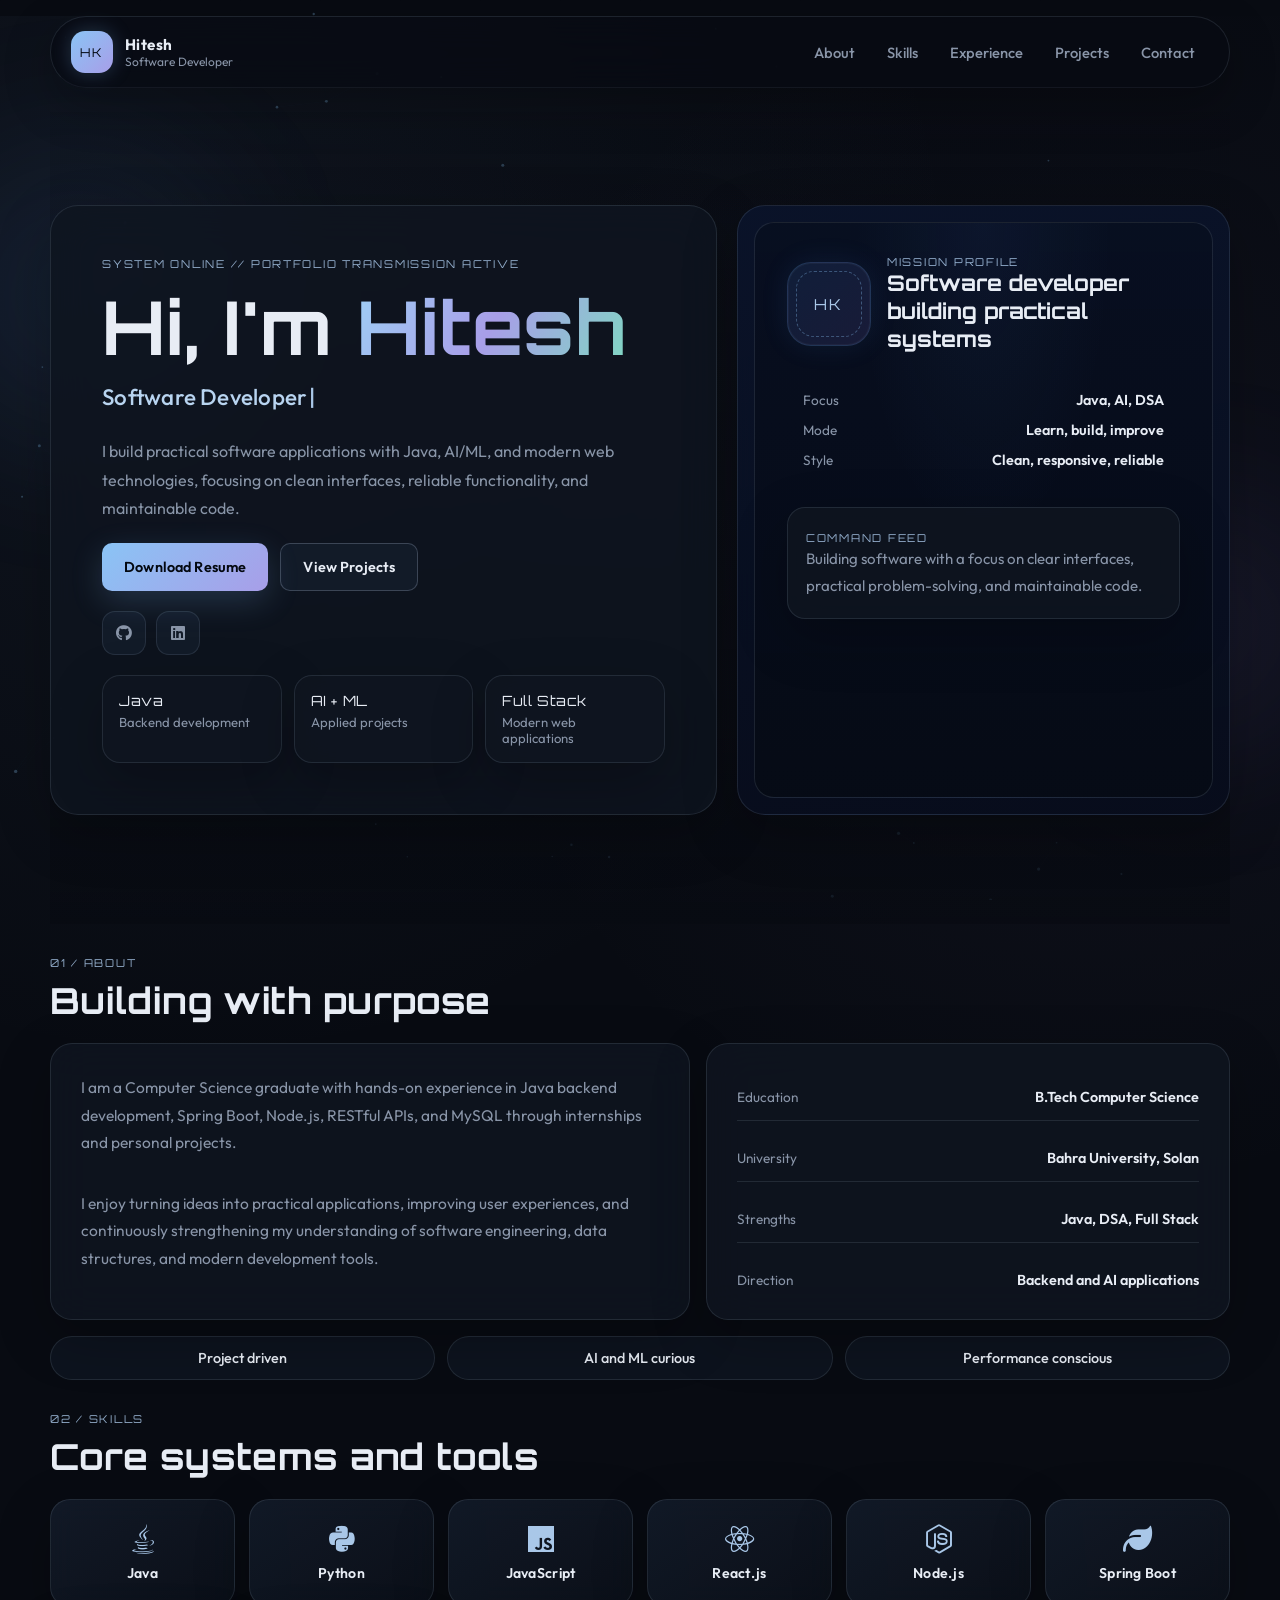
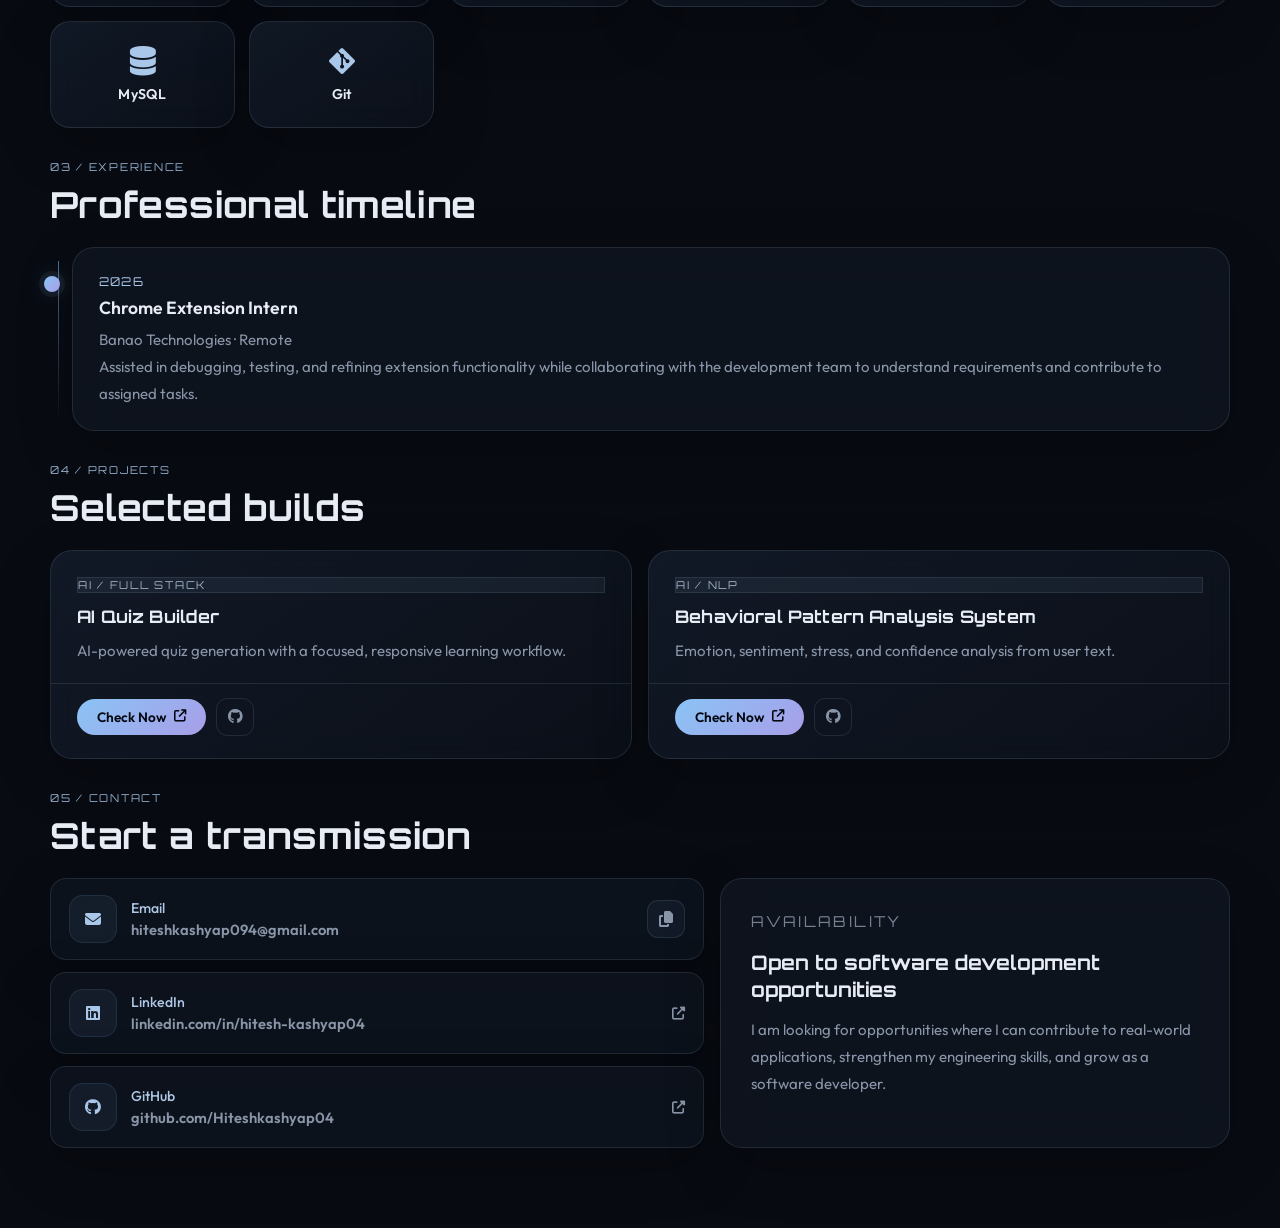
==== commit c0714761: "updating info and refining ui" ====
--- a/index.html
+++ b/index.html
@@ -3,12 +3,12 @@
 <head>
   <meta charset="UTF-8" />
   <meta name="viewport" content="width=device-width, initial-scale=1.0"/>
-  <title>Hitesh Kashyap | Portfolio</title>
-  <meta name="description" content="Hitesh Kashyap — Computer Science student building Java, AI/ML, and frontend projects.">
+  <title>Hitesh Kashyap | Software Developer</title>
+  <meta name="description" content="Hitesh Kashyap — Software Developer building Java, AI/ML, and full-stack applications.">
   <meta name="theme-color" content="#040810">
   <meta name="color-scheme" content="dark">
-  <meta property="og:title" content="Hitesh Kashyap | Portfolio">
-  <meta property="og:description" content="Student developer building polished systems with Java, AI/ML, and responsive frontend.">
+  <meta property="og:title" content="Hitesh Kashyap | Software Developer">
+  <meta property="og:description" content="Software Developer building practical applications with Java, AI/ML, and modern web technologies.">
   <meta property="og:type" content="website">
   <link rel="preconnect" href="https://fonts.googleapis.com">
   <link rel="preconnect" href="https://fonts.gstatic.com" crossorigin>
@@ -26,7 +26,7 @@
       <span class="brand-mark">HK</span>
       <span class="brand-copy">
         <strong>Hitesh</strong>
-        <small>Portfolio interface</small>
+        <small>Software Developer</small>
       </span>
     </a>
 
@@ -50,7 +50,7 @@
         <h1>Hi, I'm <span>Hitesh</span></h1>
         <h2 id="typing" aria-live="polite"></h2>
         <p class="hero-lead">
-          I design and build clean, intelligent experiences with a sci-fi visual language, fast performance, and a strong mobile-first structure.
+          I build practical software applications with Java, AI/ML, and modern web technologies, focusing on clean interfaces, reliable functionality, and maintainable code.
         </p>
 
         <div class="hero-actions">
@@ -66,15 +66,15 @@
         <div class="hero-stats">
           <div class="stat-card">
             <span class="stat-value">Java</span>
-            <span class="stat-label">Core language</span>
+            <span class="stat-label">Backend development</span>
           </div>
           <div class="stat-card">
             <span class="stat-value">AI + ML</span>
-            <span class="stat-label">Learning focus</span>
+            <span class="stat-label">Applied projects</span>
           </div>
           <div class="stat-card">
-            <span class="stat-value">Frontend</span>
-            <span class="stat-label">Responsive builds</span>
+            <span class="stat-value">Full Stack</span>
+            <span class="stat-label">Modern web applications</span>
           </div>
         </div>
       </div>
@@ -87,28 +87,28 @@
             </div>
             <div>
               <p class="panel-kicker">Mission profile</p>
-              <h3>Student developer building polished systems</h3>
+              <h3>Software developer building practical systems</h3>
             </div>
           </div>
 
           <div class="panel-data">
             <div>
               <span>Focus</span>
-              <strong>AI, Java, DSA</strong>
+              <strong>Java, AI, DSA</strong>
             </div>
             <div>
               <span>Mode</span>
-              <strong>Prototype to production</strong>
+              <strong>Learn, build, improve</strong>
             </div>
             <div>
               <span>Style</span>
-              <strong>Glass, grid, glow</strong>
+              <strong>Clean, responsive, reliable</strong>
             </div>
           </div>
 
           <div class="terminal-box">
             <span class="terminal-label">Command feed</span>
-            <p>Designing responsive interfaces with animated depth, clean information architecture, and strong visual rhythm.</p>
+            <p>Building software with a focus on clear interfaces, practical problem-solving, and maintainable code.</p>
           </div>
         </div>
       </aside>
@@ -119,16 +119,16 @@
     <section id="about" class="reveal-section">
       <div class="section-heading">
         <p class="section-kicker">01 / About</p>
-        <h2>Built for modern interfaces</h2>
+        <h2>Building with purpose</h2>
       </div>
 
       <div class="section-grid about-grid">
         <div class="content-panel">
           <p>
-            I am a Computer Science student at Bahra University focused on practical development, algorithmic thinking, and AI-powered products.
+            I am a Computer Science graduate with hands-on experience in Java backend development, Spring Boot, Node.js, RESTful APIs, and MySQL through internships and personal projects.
           </p>
           <p>
-            My approach is to keep interfaces sharp, responsive, and expressive while making sure the structure stays simple to maintain and easy to scale.
+            I enjoy turning ideas into practical applications, improving user experiences, and continuously strengthening my understanding of software engineering, data structures, and modern development tools.
           </p>
         </div>
 
@@ -138,12 +138,16 @@
             <strong>B.Tech Computer Science</strong>
           </div>
           <div class="data-row">
+            <span>University</span>
+            <strong>Bahra University, Solan</strong>
+          </div>
+          <div class="data-row">
             <span>Strengths</span>
-            <strong>Java, DSA, UI systems</strong>
+            <strong>Java, DSA, Full Stack</strong>
           </div>
           <div class="data-row">
             <span>Direction</span>
-            <strong>AI applications and frontend craft</strong>
+            <strong>Backend and AI applications</strong>
           </div>
         </div>
       </div>
@@ -165,8 +169,10 @@
         <div class="skill-card"><i class="fab fa-java"></i><span>Java</span></div>
         <div class="skill-card"><i class="fab fa-python"></i><span>Python</span></div>
         <div class="skill-card"><i class="fab fa-js"></i><span>JavaScript</span></div>
-        <div class="skill-card"><i class="fab fa-html5"></i><span>HTML</span></div>
-        <div class="skill-card"><i class="fab fa-css3-alt"></i><span>CSS</span></div>
+        <div class="skill-card"><i class="fab fa-react"></i><span>React.js</span></div>
+        <div class="skill-card"><i class="fab fa-node-js"></i><span>Node.js</span></div>
+        <div class="skill-card"><i class="fas fa-leaf"></i><span>Spring Boot</span></div>
+        <div class="skill-card"><i class="fas fa-database"></i><span>MySQL</span></div>
         <div class="skill-card"><i class="fab fa-git-alt"></i><span>Git</span></div>
       </div>
     </section>
@@ -174,19 +180,15 @@
     <section id="experience" class="reveal-section">
       <div class="section-heading">
         <p class="section-kicker">03 / Experience</p>
-        <h2>Project timeline</h2>
+        <h2>Professional timeline</h2>
       </div>
 
       <div class="timeline">
         <article class="timeline-item">
-          <span>2025</span>
-          <h3>AI Quiz Builder</h3>
-          <p>AI-assisted quiz generation platform with a structured experience and streamlined frontend flow.</p>
-        </article>
-        <article class="timeline-item">
-          <span>2024</span>
-          <h3>Plant Disease Detection</h3>
-          <p>Machine-learning classifier designed to identify leaf disease patterns from image input.</p>
+          <span>2026</span>
+          <h3>Chrome Extension Intern</h3>
+          <p>Banao Technologies · Remote</p>
+          <p>Assisted in debugging, testing, and refining extension functionality while collaborating with the development team to understand requirements and contribute to assigned tasks.</p>
         </article>
       </div>
     </section>
@@ -227,13 +229,22 @@
             </div>
             <div class="arrow"><i class="fas fa-external-link-alt"></i></div>
           </a>
+
+          <a href="https://github.com/Hiteshkashyap04" target="_blank" rel="noreferrer" class="contact-card link">
+            <div class="icon"><i class="fab fa-github"></i></div>
+            <div class="info">
+              <h3>GitHub</h3>
+              <p>github.com/Hiteshkashyap04</p>
+            </div>
+            <div class="arrow"><i class="fas fa-external-link-alt"></i></div>
+          </a>
         </div>
 
         <div class="contact-panel">
           <p class="panel-kicker">Availability</p>
-          <h3>Open to internships, projects, and collaboration</h3>
+          <h3>Open to software development opportunities</h3>
           <p>
-            If you need a developer who can turn a concept into a responsive interface with strong visual identity, I'm ready to build it.
+            I am looking for opportunities where I can contribute to real-world applications, strengthen my engineering skills, and grow as a software developer.
           </p>
         </div>
       </div>
@@ -242,4 +253,4 @@
 
   <script src="script.js"></script>
 </body>
-</html>
+</html>
--- a/style.css
+++ b/style.css
@@ -975,3 +975,492 @@
   }
   #particleCanvas { display: none; }
 }
+/* ── Refined visual direction ───────────────────────────── */
+
+:root {
+  --bg: #080b12;
+  --bg-soft: #0d121b;
+  --panel: rgba(15, 21, 32, 0.82);
+  --panel-strong: rgba(18, 25, 38, 0.96);
+  --line: rgba(165, 181, 204, 0.14);
+  --line-strong: rgba(165, 181, 204, 0.28);
+  --text: #e8edf5;
+  --muted: #8995a8;
+  --accent: #a9c7e8;
+  --accent-2: #b8b0e5;
+  --success: #9ed7bb;
+  --shadow: 0 18px 55px rgba(0, 0, 0, 0.24);
+}
+
+html {
+  scroll-behavior: smooth;
+}
+
+body {
+  background:
+    radial-gradient(
+      circle at 15% 10%,
+      rgba(113, 145, 190, 0.08),
+      transparent 28%
+    ),
+    radial-gradient(
+      circle at 85% 20%,
+      rgba(137, 117, 190, 0.06),
+      transparent 25%
+    ),
+    var(--bg);
+  color: var(--text);
+}
+
+body::before {
+  opacity: 0.16;
+}
+
+a {
+  color: inherit;
+}
+
+::selection {
+  background: rgba(169, 199, 232, 0.25);
+  color: #ffffff;
+}
+
+/* Navigation */
+
+.navbar {
+  background: rgba(8, 11, 18, 0.72);
+  border-bottom: 1px solid rgba(165, 181, 204, 0.08);
+  backdrop-filter: blur(18px);
+  -webkit-backdrop-filter: blur(18px);
+}
+
+.navbar.scrolled {
+  background: rgba(8, 11, 18, 0.92);
+  border-bottom-color: var(--line);
+}
+
+.nav-link {
+  color: #9ba8bb;
+  transition:
+    color 0.25s ease,
+    background 0.25s ease;
+}
+
+.nav-link:hover,
+.nav-link.active {
+  color: var(--text);
+  background: rgba(169, 199, 232, 0.08);
+}
+
+.logo {
+  color: var(--text);
+  letter-spacing: -0.04em;
+}
+
+/* Hero */
+
+.hero {
+  background:
+    linear-gradient(
+      180deg,
+      rgba(8, 11, 18, 0.08),
+      rgba(8, 11, 18, 0.72)
+    );
+}
+
+.hero-eyebrow {
+  color: var(--accent);
+  letter-spacing: 0.18em;
+}
+
+.hero-title {
+  color: var(--text);
+  letter-spacing: -0.065em;
+  text-shadow: 0 0 32px rgba(169, 199, 232, 0.08);
+}
+
+.hero-subtitle {
+  color: var(--muted);
+  max-width: 640px;
+}
+
+.hero-description {
+  color: #a8b3c4;
+  max-width: 650px;
+}
+
+.hero-grid {
+  opacity: 0.28;
+}
+
+.hero-orbit {
+  border-color: rgba(169, 199, 232, 0.16);
+}
+
+.hero-orbit::before,
+.hero-orbit::after {
+  background: var(--accent);
+  box-shadow: 0 0 18px rgba(169, 199, 232, 0.4);
+}
+
+/* Buttons */
+
+.btn {
+  border-radius: 10px;
+  transition:
+    transform 0.25s ease,
+    border-color 0.25s ease,
+    background 0.25s ease,
+    box-shadow 0.25s ease;
+}
+
+.btn:hover {
+  transform: translateY(-2px);
+}
+
+.btn-primary {
+  background: #d8e5f4;
+  color: #101722;
+  box-shadow: 0 8px 25px rgba(169, 199, 232, 0.12);
+}
+
+.btn-primary:hover {
+  background: #edf4fb;
+  box-shadow: 0 12px 32px rgba(169, 199, 232, 0.18);
+}
+
+.btn-secondary {
+  background: rgba(169, 199, 232, 0.04);
+  border-color: var(--line-strong);
+  color: var(--text);
+}
+
+.btn-secondary:hover {
+  background: rgba(169, 199, 232, 0.1);
+  border-color: rgba(169, 199, 232, 0.42);
+}
+
+/* Section headings */
+
+.section-label {
+  color: var(--accent);
+  letter-spacing: 0.16em;
+}
+
+.section-title {
+  color: var(--text);
+  letter-spacing: -0.045em;
+}
+
+.section-description {
+  color: var(--muted);
+}
+
+/* Cards and panels */
+
+.card,
+.project-card,
+.skill-card,
+.timeline-card,
+.contact-card,
+.about-card {
+  background: linear-gradient(
+    145deg,
+    rgba(19, 27, 41, 0.88),
+    rgba(11, 16, 25, 0.88)
+  );
+  border: 1px solid var(--line);
+  box-shadow: var(--shadow);
+  backdrop-filter: blur(14px);
+  -webkit-backdrop-filter: blur(14px);
+}
+
+.card:hover,
+.project-card:hover,
+.skill-card:hover,
+.timeline-card:hover {
+  border-color: rgba(169, 199, 232, 0.28);
+  box-shadow:
+    0 22px 65px rgba(0, 0, 0, 0.28),
+    0 0 0 1px rgba(169, 199, 232, 0.035);
+}
+
+/* About section */
+
+.about-image,
+.profile-image {
+  border: 1px solid var(--line);
+  box-shadow: 0 20px 60px rgba(0, 0, 0, 0.24);
+}
+
+.about-highlight {
+  background: rgba(169, 199, 232, 0.055);
+  border: 1px solid rgba(169, 199, 232, 0.12);
+}
+
+.about-highlight strong {
+  color: var(--text);
+}
+
+.about-highlight span {
+  color: var(--muted);
+}
+
+/* Skills */
+
+.skill-card {
+  min-height: 100%;
+}
+
+.skill-icon {
+  color: var(--accent);
+  background: rgba(169, 199, 232, 0.07);
+  border: 1px solid rgba(169, 199, 232, 0.12);
+}
+
+.skill-card h3 {
+  color: var(--text);
+}
+
+.skill-card p,
+.skill-card li {
+  color: var(--muted);
+}
+
+.skill-card li::marker {
+  color: var(--accent);
+}
+
+/* Projects */
+
+.project-card {
+  overflow: hidden;
+}
+
+.project-card::before {
+  background: linear-gradient(
+    90deg,
+    transparent,
+    rgba(169, 199, 232, 0.4),
+    transparent
+  );
+}
+
+.project-image {
+  background: #0b111b;
+  border-bottom: 1px solid var(--line);
+}
+
+.project-image img {
+  filter: saturate(0.82) contrast(1.04);
+  transition:
+    transform 0.55s ease,
+    filter 0.55s ease;
+}
+
+.project-card:hover .project-image img {
+  filter: saturate(1) contrast(1.05);
+}
+
+.project-tag {
+  background: rgba(169, 199, 232, 0.08);
+  border: 1px solid rgba(169, 199, 232, 0.14);
+  color: #b9cbe0;
+}
+
+.project-card h3 {
+  color: var(--text);
+}
+
+.project-card p {
+  color: var(--muted);
+}
+
+.project-link {
+  color: var(--accent);
+}
+
+.project-link:hover {
+  color: #e0ecfa;
+}
+
+/* Timeline */
+
+.timeline-line {
+  background: linear-gradient(
+    180deg,
+    rgba(169, 199, 232, 0.4),
+    rgba(184, 176, 229, 0.12),
+    transparent
+  );
+}
+
+.timeline-dot {
+  background: #a9c7e8;
+  border-color: #0b111b;
+  box-shadow:
+    0 0 0 4px rgba(169, 199, 232, 0.08),
+    0 0 20px rgba(169, 199, 232, 0.2);
+}
+
+.timeline-date {
+  color: var(--accent);
+}
+
+.timeline-card h3 {
+  color: var(--text);
+}
+
+.timeline-card p {
+  color: var(--muted);
+}
+
+/* Contact */
+
+.contact-section {
+  background:
+    radial-gradient(
+      circle at 50% 0%,
+      rgba(169, 199, 232, 0.06),
+      transparent 38%
+    );
+}
+
+.contact-card {
+  background: rgba(14, 20, 30, 0.8);
+}
+
+.contact-card h3 {
+  color: var(--text);
+}
+
+.contact-card p {
+  color: var(--muted);
+}
+
+.contact-item {
+  border-color: var(--line);
+  background: rgba(169, 199, 232, 0.025);
+}
+
+.contact-item:hover {
+  background: rgba(169, 199, 232, 0.07);
+  border-color: rgba(169, 199, 232, 0.22);
+}
+
+.contact-item strong {
+  color: var(--text);
+}
+
+.contact-item span {
+  color: var(--muted);
+}
+
+.contact-icon {
+  color: var(--accent);
+}
+
+/* Footer */
+
+footer {
+  border-top: 1px solid var(--line);
+  color: var(--muted);
+}
+
+footer a:hover {
+  color: var(--text);
+}
+
+/* Scroll indicator */
+
+.scroll-indicator {
+  color: #77859a;
+}
+
+.scroll-indicator span {
+  background: rgba(169, 199, 232, 0.22);
+}
+
+.scroll-indicator span::after {
+  background: var(--accent);
+}
+
+/* Cursor and decorative elements */
+
+.cursor-glow {
+  background: radial-gradient(
+    circle,
+    rgba(169, 199, 232, 0.09),
+    transparent 68%
+  );
+}
+
+.scanline {
+  opacity: 0.025;
+}
+
+.noise {
+  opacity: 0.018;
+}
+
+/* Form elements */
+
+input,
+textarea,
+select {
+  background: rgba(9, 14, 22, 0.72);
+  border-color: var(--line);
+  color: var(--text);
+}
+
+input::placeholder,
+textarea::placeholder {
+  color: #657287;
+}
+
+input:focus,
+textarea:focus,
+select:focus {
+  border-color: rgba(169, 199, 232, 0.5);
+  box-shadow: 0 0 0 3px rgba(169, 199, 232, 0.08);
+  outline: none;
+}
+
+/* Mobile refinements */
+
+@media (max-width: 768px) {
+  .hero-title {
+    letter-spacing: -0.055em;
+  }
+
+  .hero-description {
+    font-size: 0.95rem;
+  }
+
+  .card,
+  .project-card,
+  .skill-card,
+  .timeline-card,
+  .contact-card {
+    box-shadow: 0 12px 35px rgba(0, 0, 0, 0.2);
+  }
+
+  .nav-link:hover,
+  .nav-link.active {
+    background: transparent;
+  }
+}
+
+@media (prefers-reduced-motion: reduce) {
+  html {
+    scroll-behavior: auto;
+  }
+
+  *,
+  *::before,
+  *::after {
+    animation-duration: 0.01ms !important;
+    animation-iteration-count: 1 !important;
+    transition-duration: 0.01ms !important;
+  }
+}
